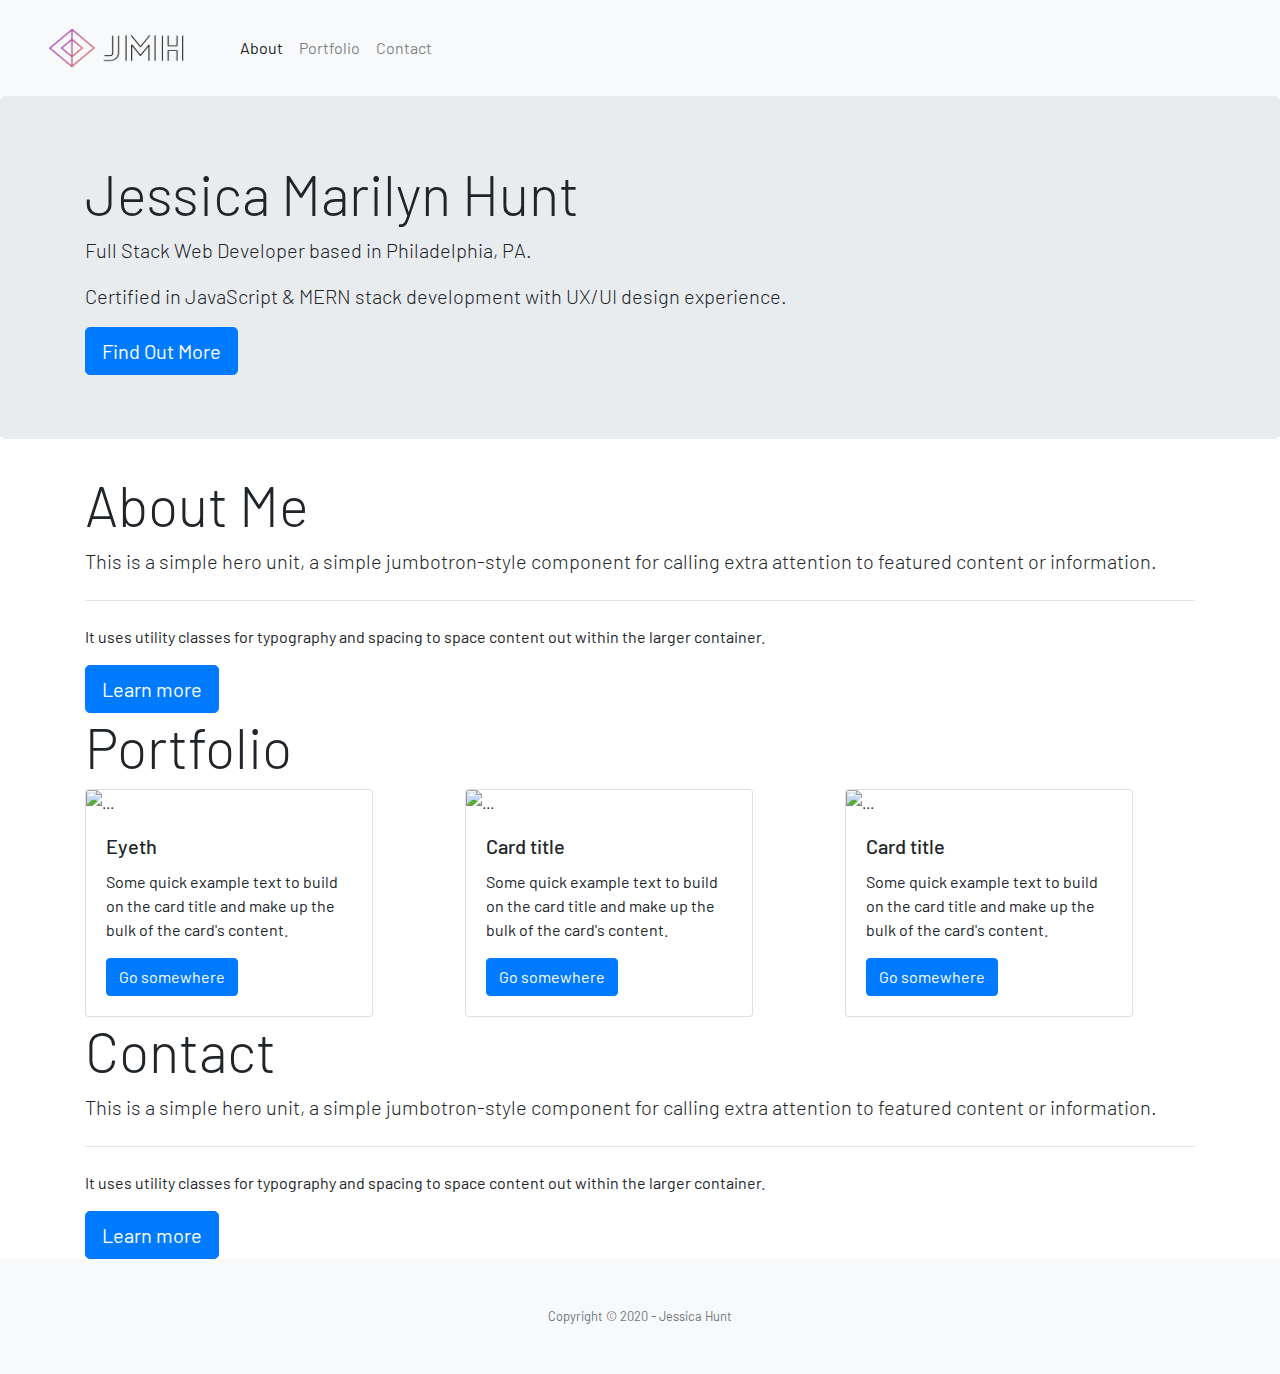
==== index.html @ d9eb08d5 "Add social media links to navbar." ====
<!DOCTYPE html>
<html lang="en">
  <head>
    <!-- Required meta tags -->
    <meta charset="utf-8" />
    <meta
      name="viewport"
      content="width=device-width, initial-scale=1, shrink-to-fit=no"
    />

    <!-- Bootstrap CSS -->
    <link
      rel="stylesheet"
      href="https://stackpath.bootstrapcdn.com/bootstrap/4.5.2/css/bootstrap.min.css"
      integrity="sha384-JcKb8q3iqJ61gNV9KGb8thSsNjpSL0n8PARn9HuZOnIxN0hoP+VmmDGMN5t9UJ0Z"
      crossorigin="anonymous"
    />

    <!-- Custom CSS -->
    <link rel="stylesheet" type="text/css" href="style.css" />

    <!-- Google Fonts -->
    <link
      href="https://fonts.googleapis.com/css2?family=Barlow:wght@200&display=swap"
      rel="stylesheet"
    />

    <!-- Font Awesome -->
    <script
      src="https://kit.fontawesome.com/372c6b522d.js"
      crossorigin="anonymous"
    ></script>

    <title>Jessica M. Hunt | Web Developer</title>
  </head>
  <body id="page-top">
    <!-- Navbar -->
    <nav id="main-nav" class="navbar navbar-expand-lg navbar-light bg-light">
      <a class="navbar-brand" href="#page-top"
        ><img src="JMH-logo-2/cover.png" width="200" height="70" alt=""
      /></a>
      <button
        class="navbar-toggler"
        type="button"
        data-toggle="collapse"
        data-target="#navbarSupportedContent"
        aria-controls="navbarSupportedContent"
        aria-expanded="false"
        aria-label="Toggle navigation"
      >
        <span class="navbar-toggler-icon"></span>
      </button>
      <div class="collapse navbar-collapse" id="navbarSupportedContent">
        <ul class="navbar-nav mr-auto justify-content-center">
          <li class="nav-item active">
            <a class="nav-link" href="#about"
              >About <span class="sr-only">(current)</span></a
            >
          </li>
          <li class="nav-item">
            <a class="nav-link" href="#portfolio">Portfolio</a>
          </li>
          <li class="nav-item">
            <a class="nav-link" href="#contact">Contact</a>
          </li>
        </ul>
      </div>
      <div class="social-icons">
        <ul class="navbar-nav mr-auto justify-content-center">
          <li class="nav-item active">
            <a class="nav-link" href="#"><i class="fab fa-linkedin"></i></a>
          </li>
          <li class="nav-item">
            <a class="nav-link" href="https://github.com/jessicamhunt"
              ><i class="fab fa-github-square"></i
            ></a>
          </li>
          <li class="nav-item">
            <a class="nav-link" href="https://twitter.com/Jessica84165660"
              ><i class="fab fa-twitter-square"></i
            ></a>
          </li>
          <li class="nav-item">
            <a class="nav-link" href="#"
              ><i class="fab fa-pinterest-square"></i
            ></a>
          </li>
        </ul>
      </div>
    </nav>

    <!-- Main Container -->
    <main id="masthead">
      <div class="jumbotron">
        <div class="container">
          <h1 class="display-4">Jessica Marilyn Hunt</h1>
          <p class="lead">
            Full Stack Web Developer based in Philadelphia, PA.
          </p>
          <p class="lead">
            Certified in JavaScript & MERN stack development with UX/UI design
            experience.
          </p>
          <a class="btn btn-primary btn-lg" href="#" role="button"
            >Find Out More</a
          >
        </div>
      </div>
    </main>

    <!-- About Section -->
    <section id="about">
      <div class="container">
        <h1 class="display-4">About Me</h1>
        <p class="lead">
          This is a simple hero unit, a simple jumbotron-style component for
          calling extra attention to featured content or information.
        </p>
        <hr class="my-4" />
        <p>
          It uses utility classes for typography and spacing to space content
          out within the larger container.
        </p>
        <a class="btn btn-primary btn-lg" href="#" role="button">Learn more</a>
      </div>
    </section>

    <!-- Portfolio Section -->
    <section id="portfolio">
      <div class="container">
        <h1 class="display-4">Portfolio</h1>
        <div class="row">
          <div class="col">
            <div class="card" style="width: 18rem">
              <img src="..." class="card-img-top" alt="..." />
              <div class="card-body">
                <h5 class="card-title">Eyeth</h5>
                <p class="card-text">
                  Some quick example text to build on the card title and make up
                  the bulk of the card's content.
                </p>
                <a href="#" class="btn btn-primary">Go somewhere</a>
              </div>
            </div>
          </div>
          <div class="col">
            <div class="card" style="width: 18rem">
              <img src="..." class="card-img-top" alt="..." />
              <div class="card-body">
                <h5 class="card-title">Card title</h5>
                <p class="card-text">
                  Some quick example text to build on the card title and make up
                  the bulk of the card's content.
                </p>
                <a href="#" class="btn btn-primary">Go somewhere</a>
              </div>
            </div>
          </div>
          <div class="col">
            <div class="card" style="width: 18rem">
              <img src="..." class="card-img-top" alt="..." />
              <div class="card-body">
                <h5 class="card-title">Card title</h5>
                <p class="card-text">
                  Some quick example text to build on the card title and make up
                  the bulk of the card's content.
                </p>
                <a href="#" class="btn btn-primary">Go somewhere</a>
              </div>
            </div>
          </div>
        </div>
      </div>
    </section>

    <!-- Contact Section -->
    <section id="contact">
      <div class="container">
        <h1 class="display-4">Contact</h1>
        <p class="lead">
          This is a simple hero unit, a simple jumbotron-style component for
          calling extra attention to featured content or information.
        </p>
        <hr class="my-4" />
        <p>
          It uses utility classes for typography and spacing to space content
          out within the larger container.
        </p>
        <a class="btn btn-primary btn-lg" href="#" role="button">Learn more</a>
      </div>
    </section>

    <!-- Footer -->
    <footer class="bg-light py-5">
      <div class="container">
        <div class="small text-center text-muted">
          Copyright &copy; 2020 - Jessica Hunt
        </div>
      </div>
    </footer>

    <!-- Optional JavaScript -->
    <!-- jQuery first, then Popper.js, then Bootstrap JS -->
    <script
      src="https://code.jquery.com/jquery-3.5.1.slim.min.js"
      integrity="sha384-DfXdz2htPH0lsSSs5nCTpuj/zy4C+OGpamoFVy38MVBnE+IbbVYUew+OrCXaRkfj"
      crossorigin="anonymous"
    ></script>
    <script
      src="https://cdn.jsdelivr.net/npm/popper.js@1.16.1/dist/umd/popper.min.js"
      integrity="sha384-9/reFTGAW83EW2RDu2S0VKaIzap3H66lZH81PoYlFhbGU+6BZp6G7niu735Sk7lN"
      crossorigin="anonymous"
    ></script>
    <script
      src="https://stackpath.bootstrapcdn.com/bootstrap/4.5.2/js/bootstrap.min.js"
      integrity="sha384-B4gt1jrGC7Jh4AgTPSdUtOBvfO8shuf57BaghqFfPlYxofvL8/KUEfYiJOMMV+rV"
      crossorigin="anonymous"
    ></script>
  </body>
</html>
---- style.css ----
body {
  font-family: "Barlow", sans-serif;
}
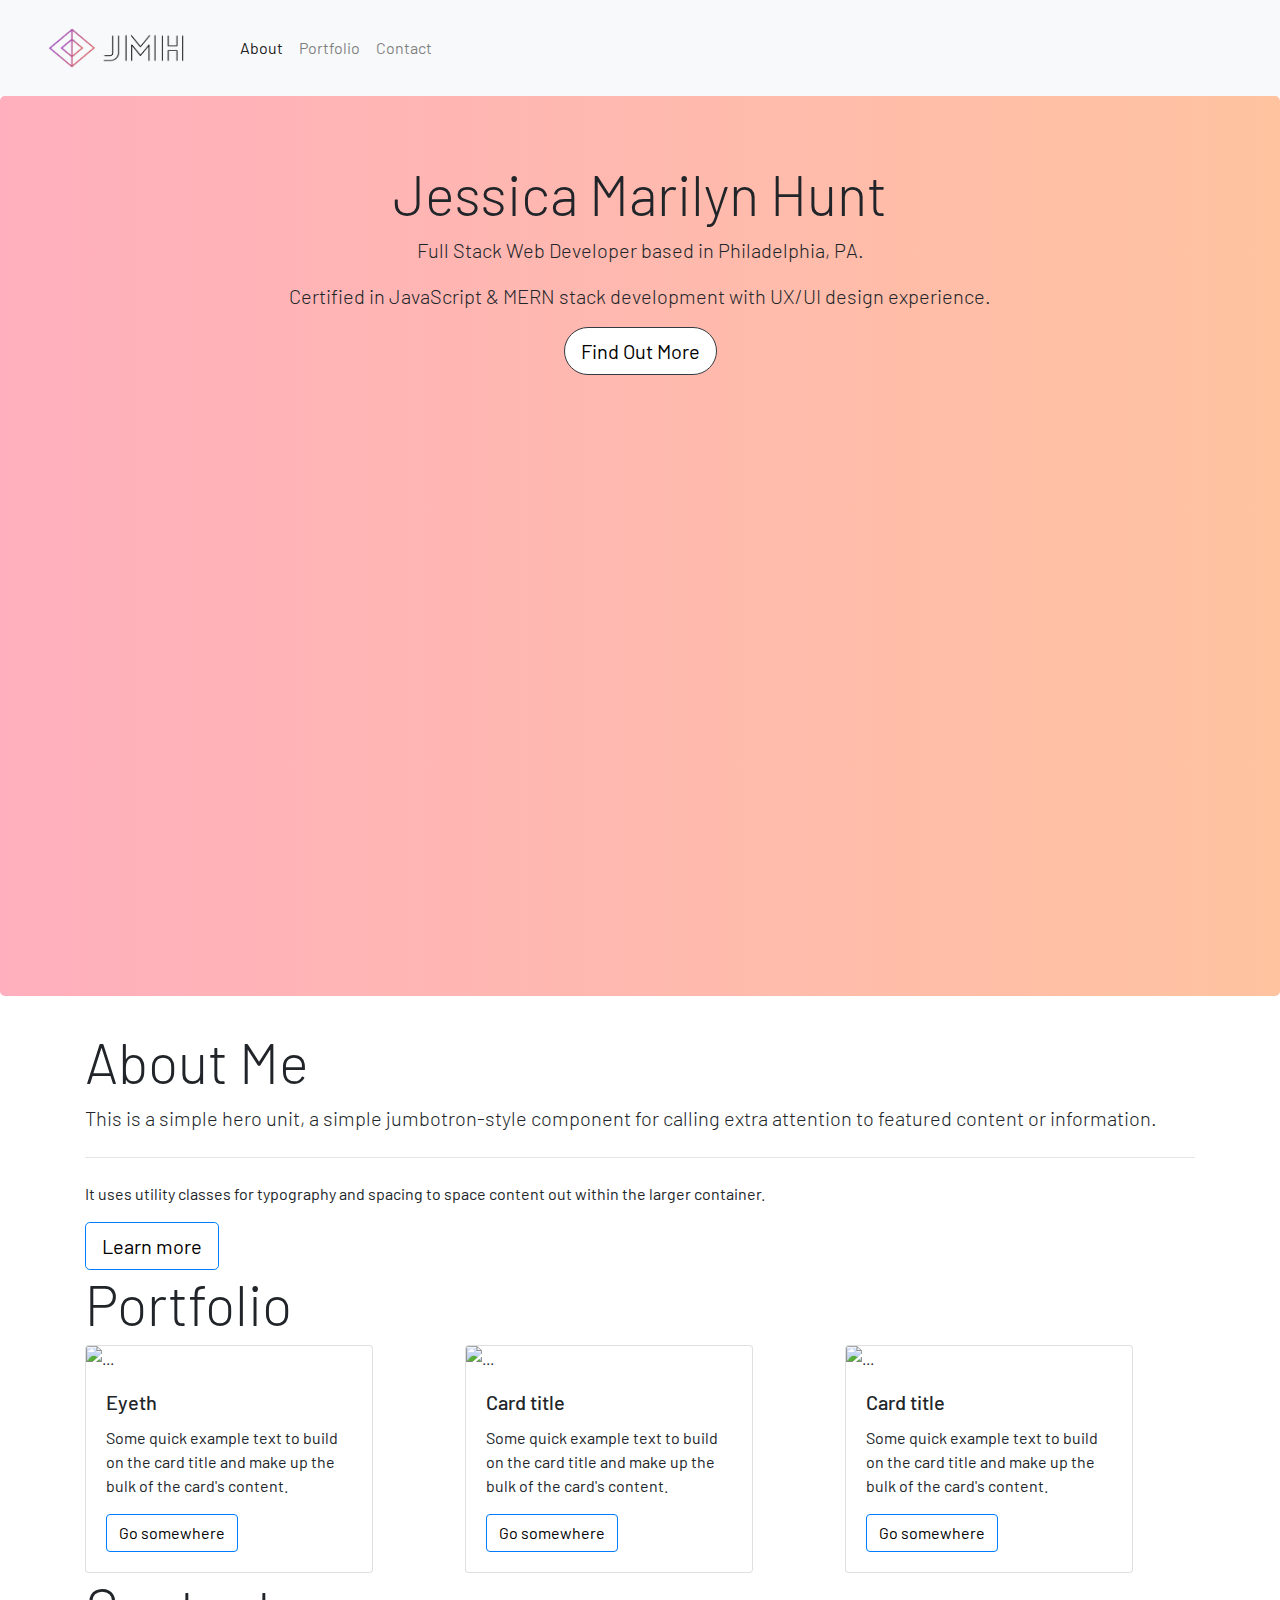
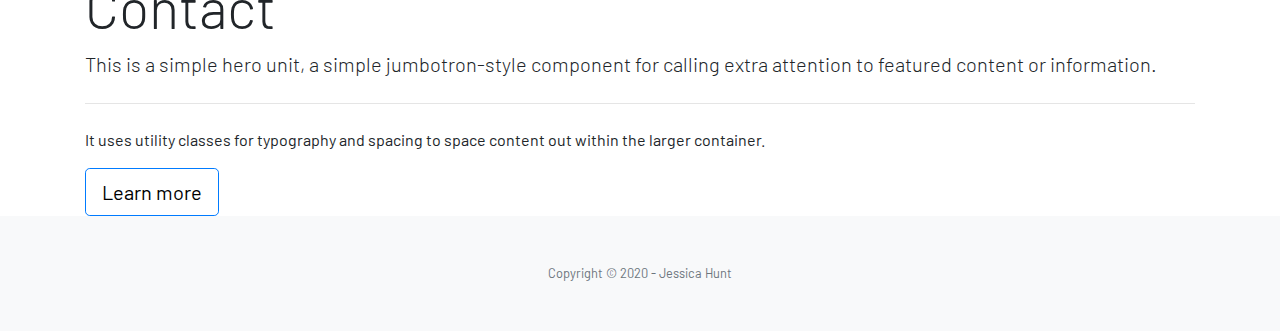
==== commit b16a23a6: "Change main bg color and button." ====
--- a/index.html
+++ b/index.html
@@ -68,21 +68,23 @@
       <div class="social-icons">
         <ul class="navbar-nav mr-auto justify-content-center">
           <li class="nav-item active">
-            <a class="nav-link" href="#"><i class="fab fa-linkedin"></i></a>
+            <a class="nav-link" href="#"
+              ><i class="fab fa-linkedin fa-2x"></i
+            ></a>
           </li>
           <li class="nav-item">
             <a class="nav-link" href="https://github.com/jessicamhunt"
-              ><i class="fab fa-github-square"></i
+              ><i class="fab fa-github-square fa-2x"></i
             ></a>
           </li>
           <li class="nav-item">
             <a class="nav-link" href="https://twitter.com/Jessica84165660"
-              ><i class="fab fa-twitter-square"></i
+              ><i class="fab fa-twitter-square fa-2x"></i
             ></a>
           </li>
           <li class="nav-item">
             <a class="nav-link" href="#"
-              ><i class="fab fa-pinterest-square"></i
+              ><i class="fab fa-pinterest-square fa-2x"></i
             ></a>
           </li>
         </ul>
@@ -91,7 +93,7 @@
 
     <!-- Main Container -->
     <main id="masthead">
-      <div class="jumbotron">
+      <div class="jumbotron text-center vh-100">
         <div class="container">
           <h1 class="display-4">Jessica Marilyn Hunt</h1>
           <p class="lead">
@@ -101,7 +103,10 @@
             Certified in JavaScript & MERN stack development with UX/UI design
             experience.
           </p>
-          <a class="btn btn-primary btn-lg" href="#" role="button"
+          <a
+            class="btn btn-primary btn-lg border border-dark rounded-pill"
+            href="#"
+            role="button"
             >Find Out More</a
           >
         </div>
--- a/style.css
+++ b/style.css
@@ -1,3 +1,12 @@
 body {
   font-family: "Barlow", sans-serif;
 }
+
+div.jumbotron {
+  background-image: linear-gradient(to right, #ffafbd, #ffc3a0);
+}
+
+.btn-primary {
+  color: black;
+  background-color: white;
+}
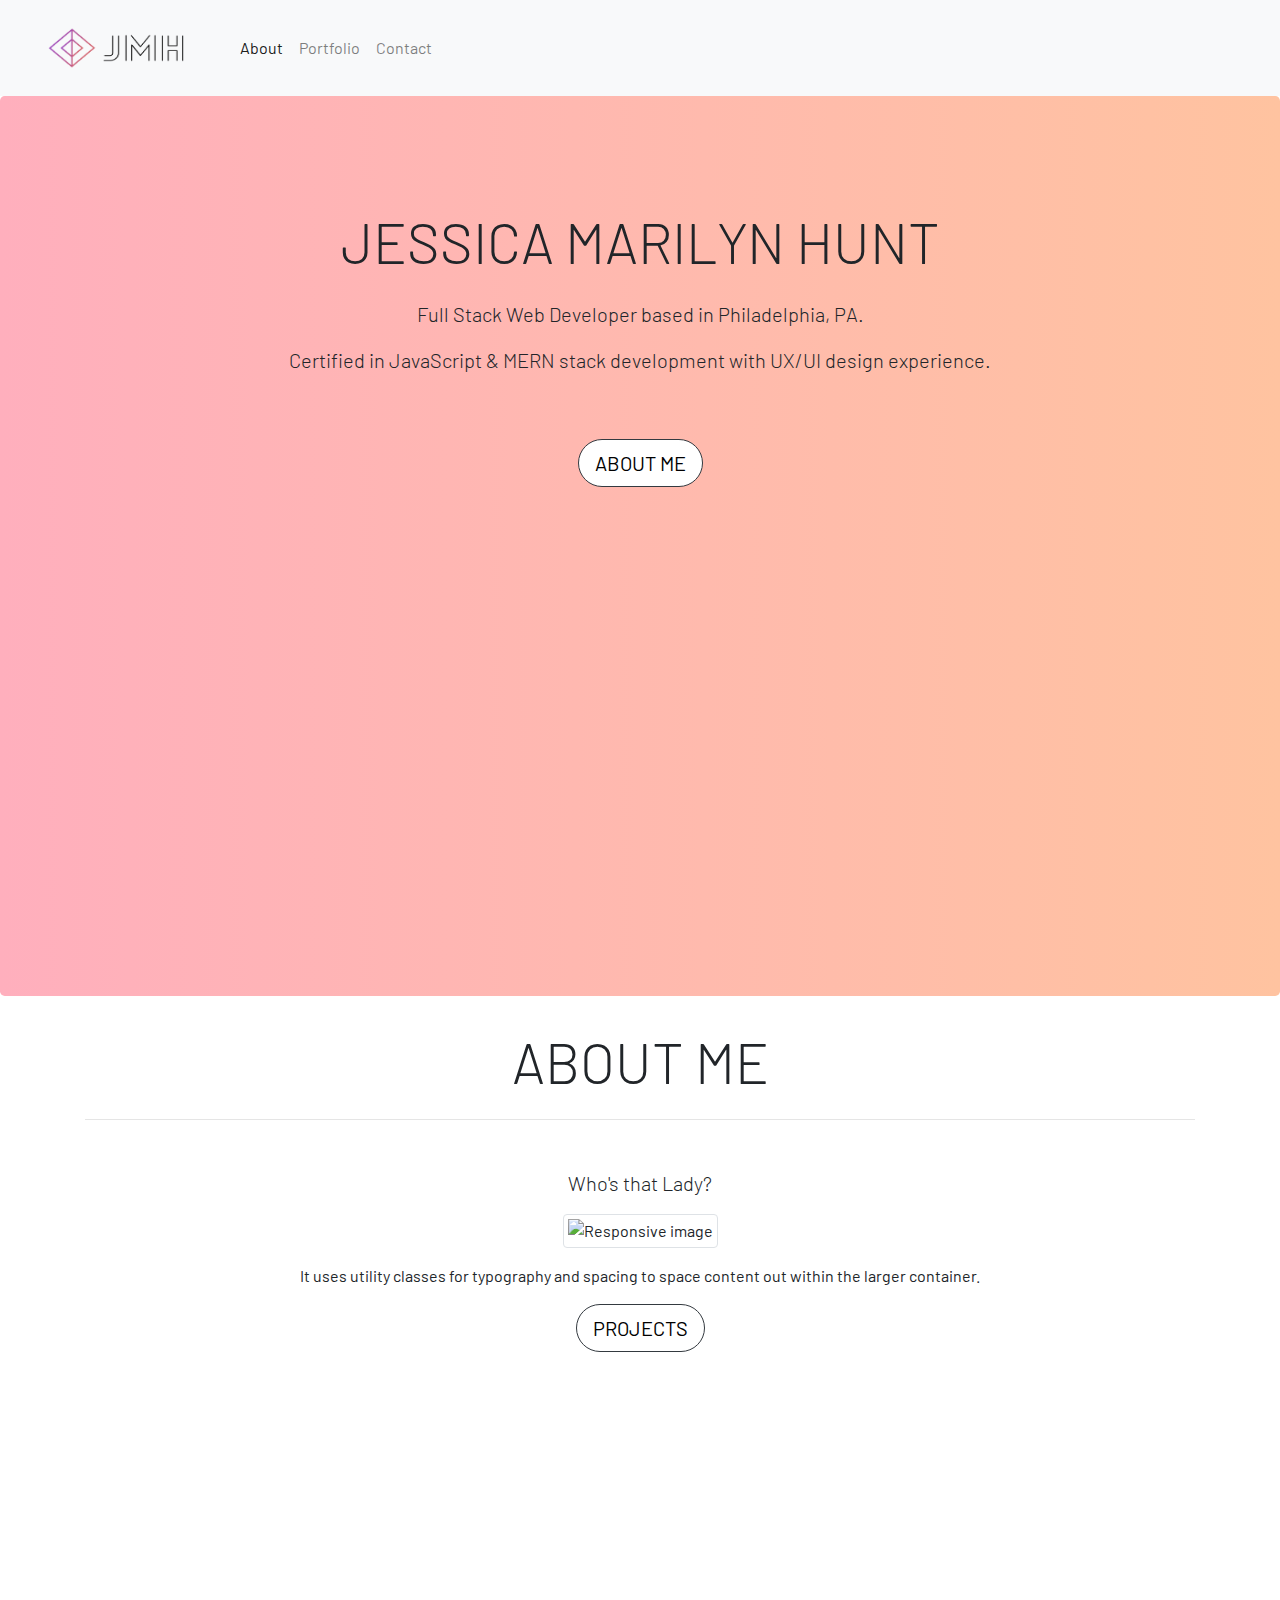
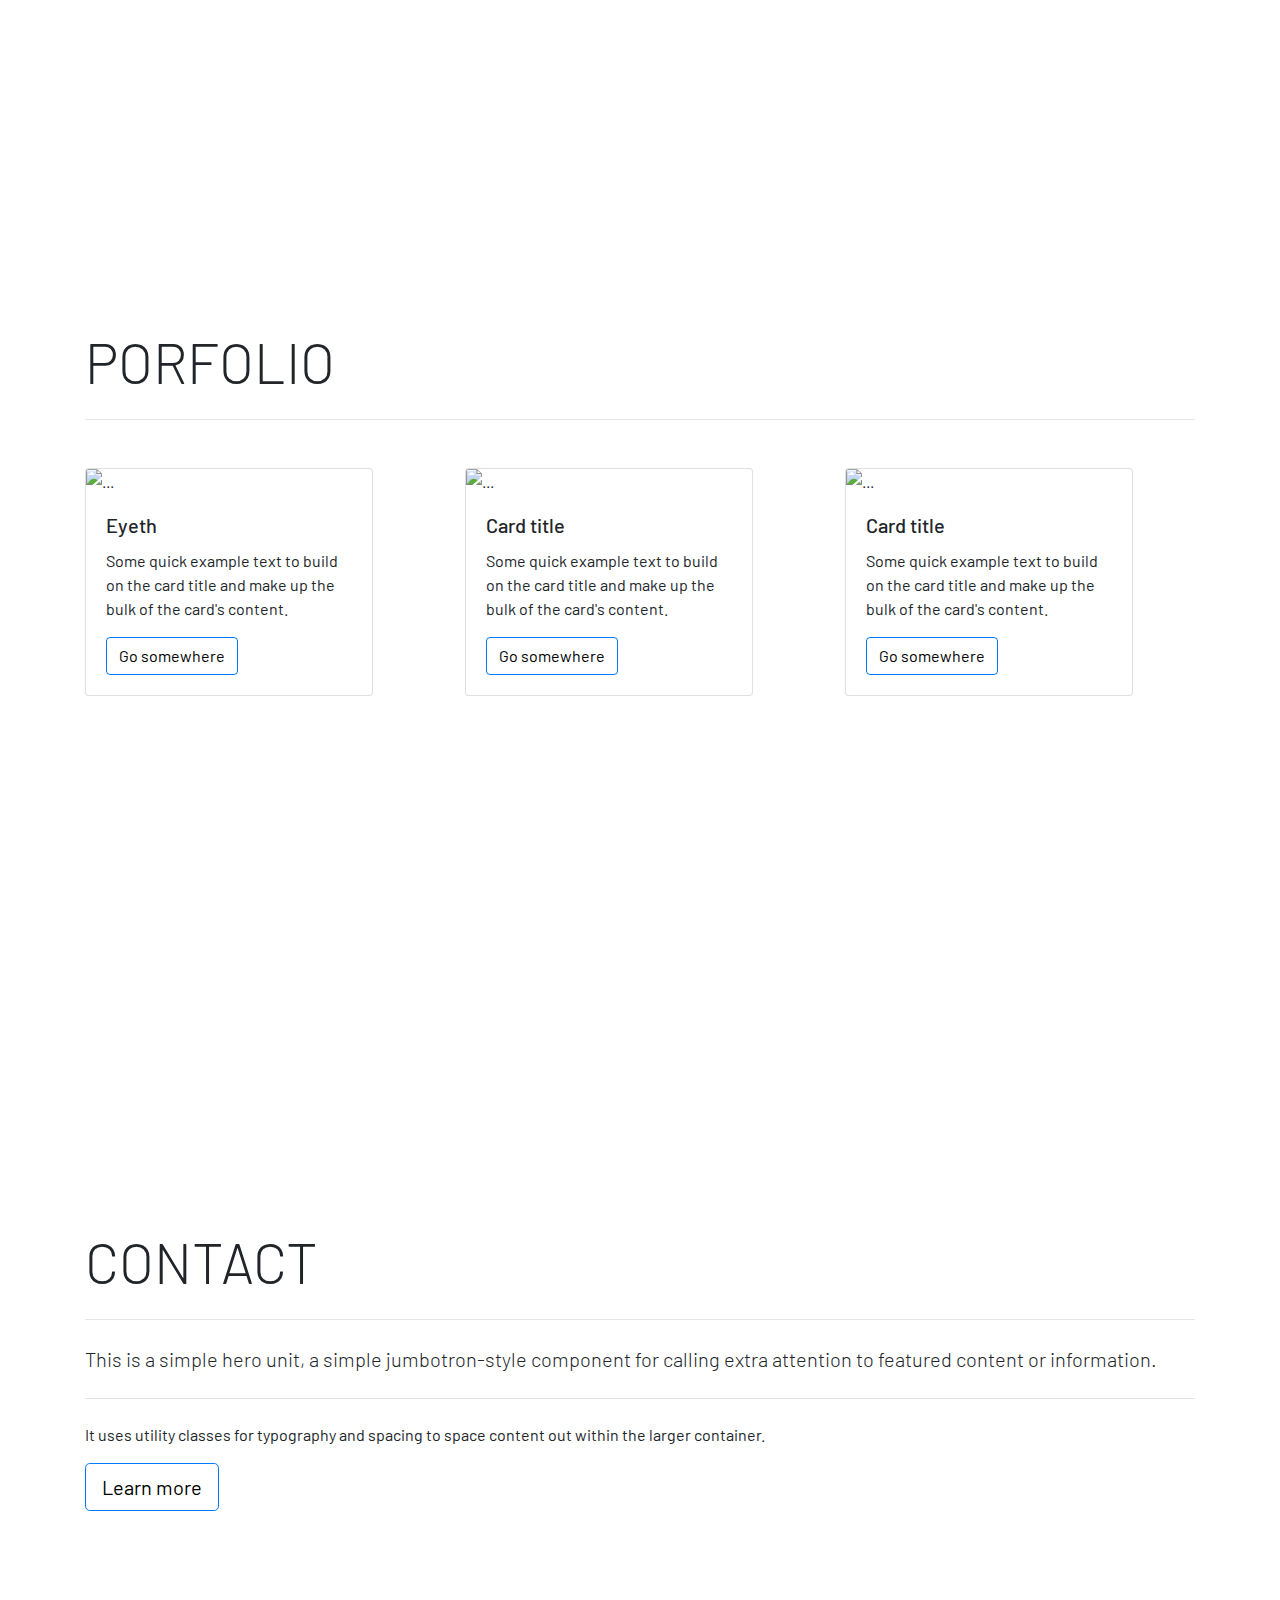
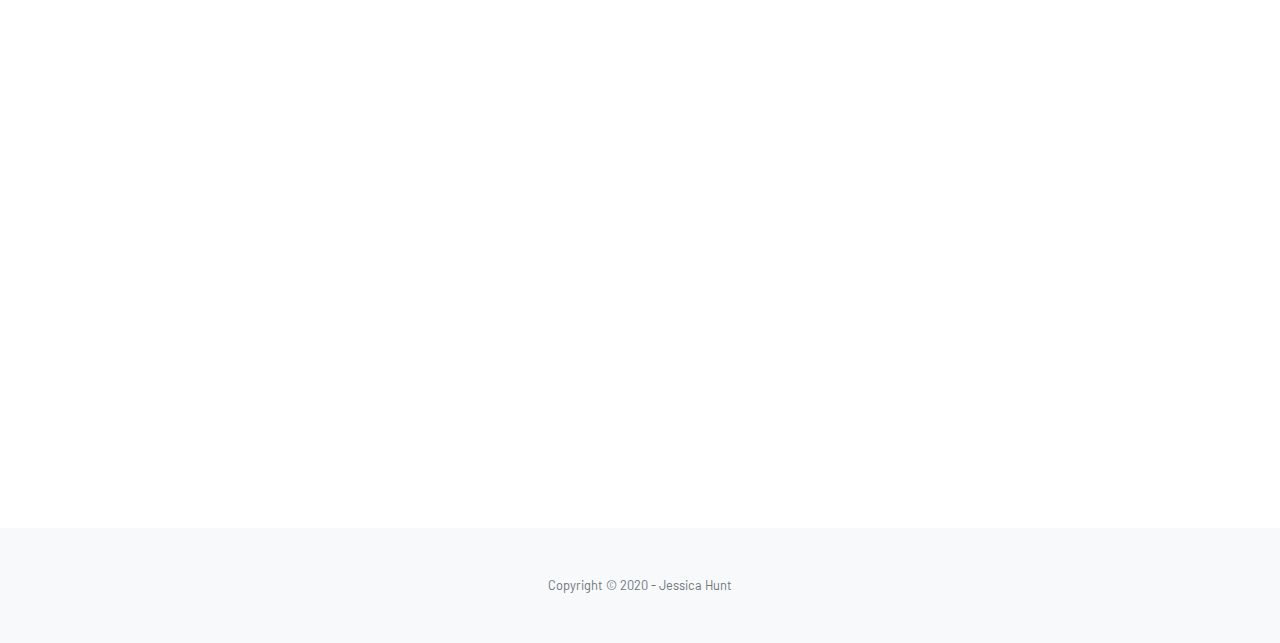
==== commit dca00c57: "Fix spacing for each section." ====
--- a/index.html
+++ b/index.html
@@ -95,8 +95,8 @@
     <main id="masthead">
       <div class="jumbotron text-center vh-100">
         <div class="container">
-          <h1 class="display-4">Jessica Marilyn Hunt</h1>
-          <p class="lead">
+          <h1 class="display-4 mt-5">JESSICA MARILYN HUNT</h1>
+          <p class="lead mt-4">
             Full Stack Web Developer based in Philadelphia, PA.
           </p>
           <p class="lead">
@@ -104,10 +104,10 @@
             experience.
           </p>
           <a
-            class="btn btn-primary btn-lg border border-dark rounded-pill"
-            href="#"
+            class="btn btn-primary btn-lg border border-dark rounded-pill mt-5"
+            href="#about"
             role="button"
-            >Find Out More</a
+            >ABOUT ME</a
           >
         </div>
       </div>
@@ -115,26 +115,36 @@
 
     <!-- About Section -->
     <section id="about">
-      <div class="container">
-        <h1 class="display-4">About Me</h1>
-        <p class="lead">
-          This is a simple hero unit, a simple jumbotron-style component for
-          calling extra attention to featured content or information.
-        </p>
-        <hr class="my-4" />
-        <p>
+      <div class="container vh-100 text-center">
+        <h1 class="display-4">ABOUT ME</h1>
+        <hr class="my-4" />
+        <p class="lead mt-5">Who's that Lady?</p>
+        <img
+          src="jmhlaptop.jpg"
+          class="img-thumbnail"
+          width="500"
+          height="400"
+          alt="Responsive image"
+        />
+        <p class="mt-3">
           It uses utility classes for typography and spacing to space content
           out within the larger container.
         </p>
-        <a class="btn btn-primary btn-lg" href="#" role="button">Learn more</a>
+        <a
+          class="btn btn-primary btn-lg border border-dark rounded-pill"
+          href="#portfolio"
+          role="button"
+          >PROJECTS</a
+        >
       </div>
     </section>
 
     <!-- Portfolio Section -->
     <section id="portfolio">
-      <div class="container">
-        <h1 class="display-4">Portfolio</h1>
-        <div class="row">
+      <div class="container vh-100">
+        <h1 class="display-4">PORFOLIO</h1>
+        <hr class="my-4" />
+        <div class="row mt-5">
           <div class="col">
             <div class="card" style="width: 18rem">
               <img src="..." class="card-img-top" alt="..." />
@@ -180,8 +190,9 @@
 
     <!-- Contact Section -->
     <section id="contact">
-      <div class="container">
-        <h1 class="display-4">Contact</h1>
+      <div class="container vh-100">
+        <h1 class="display-4">CONTACT</h1>
+        <hr class="my-4" />
         <p class="lead">
           This is a simple hero unit, a simple jumbotron-style component for
           calling extra attention to featured content or information.
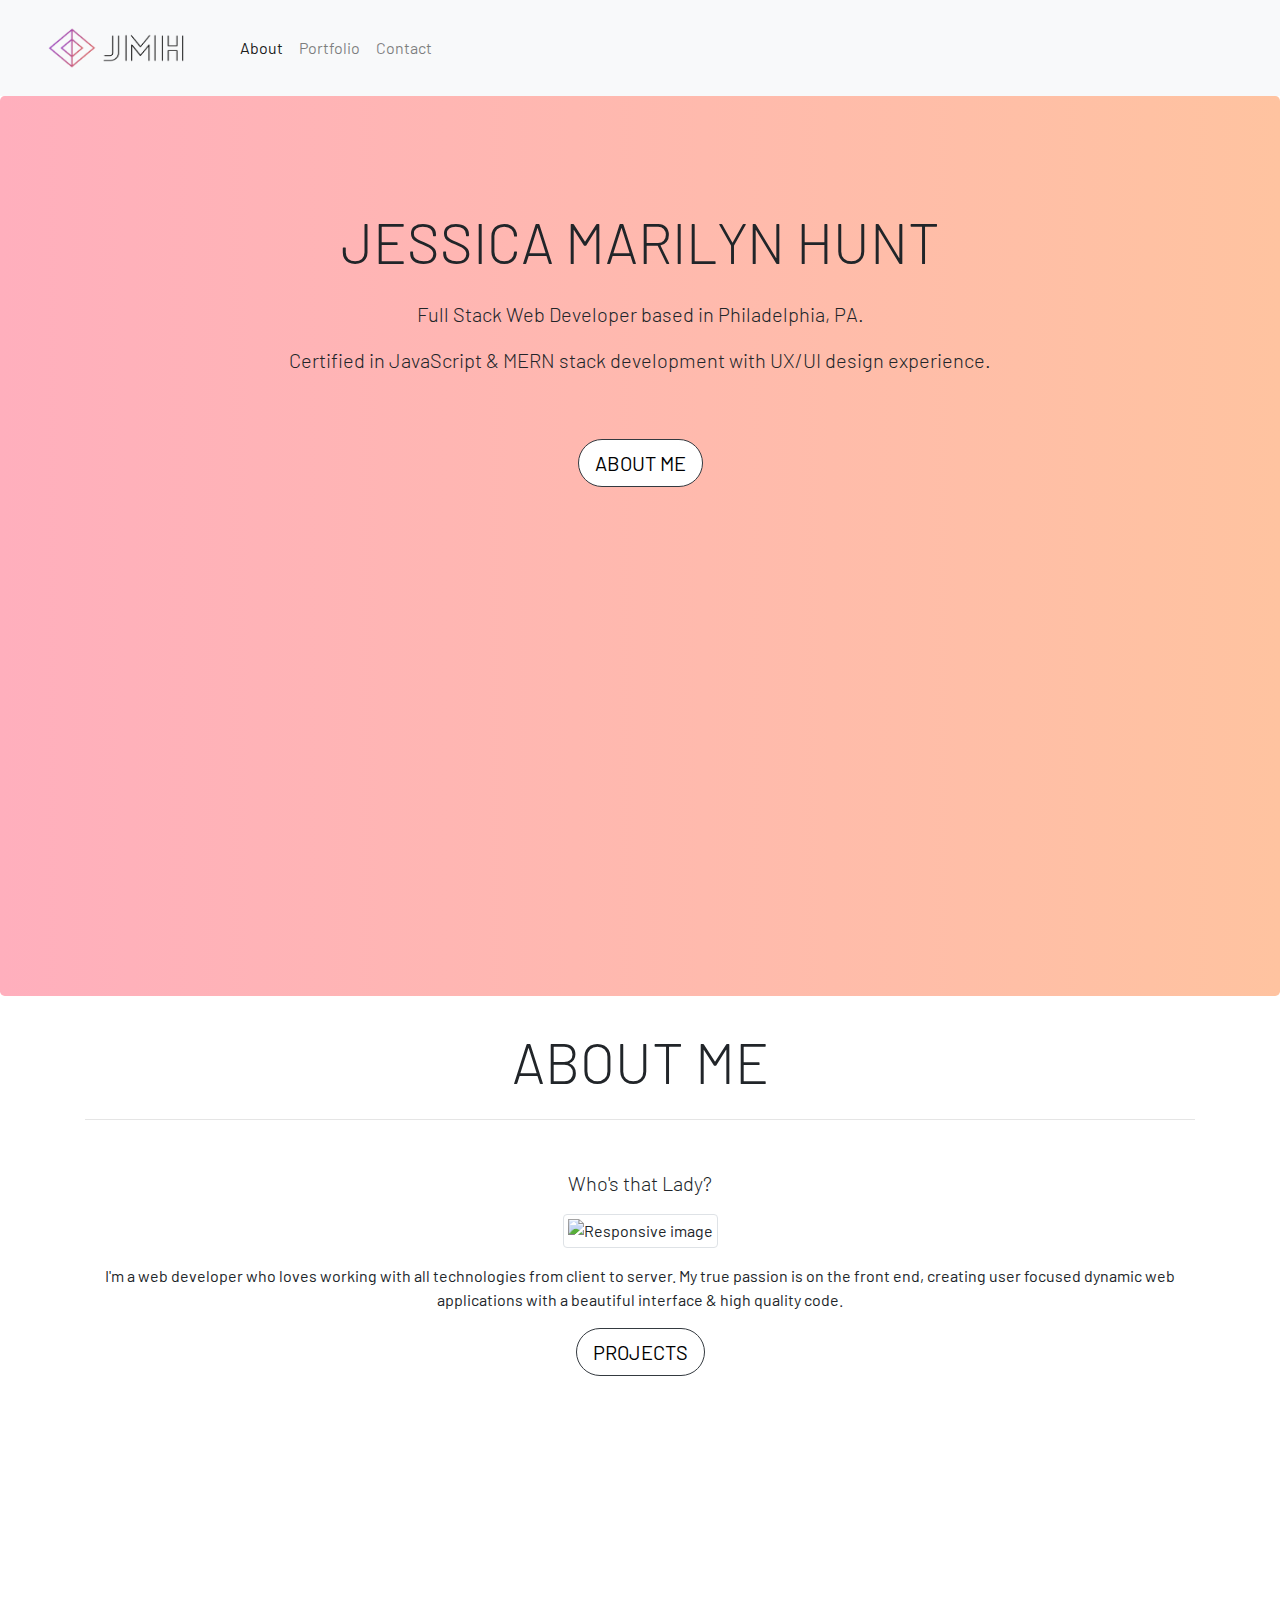
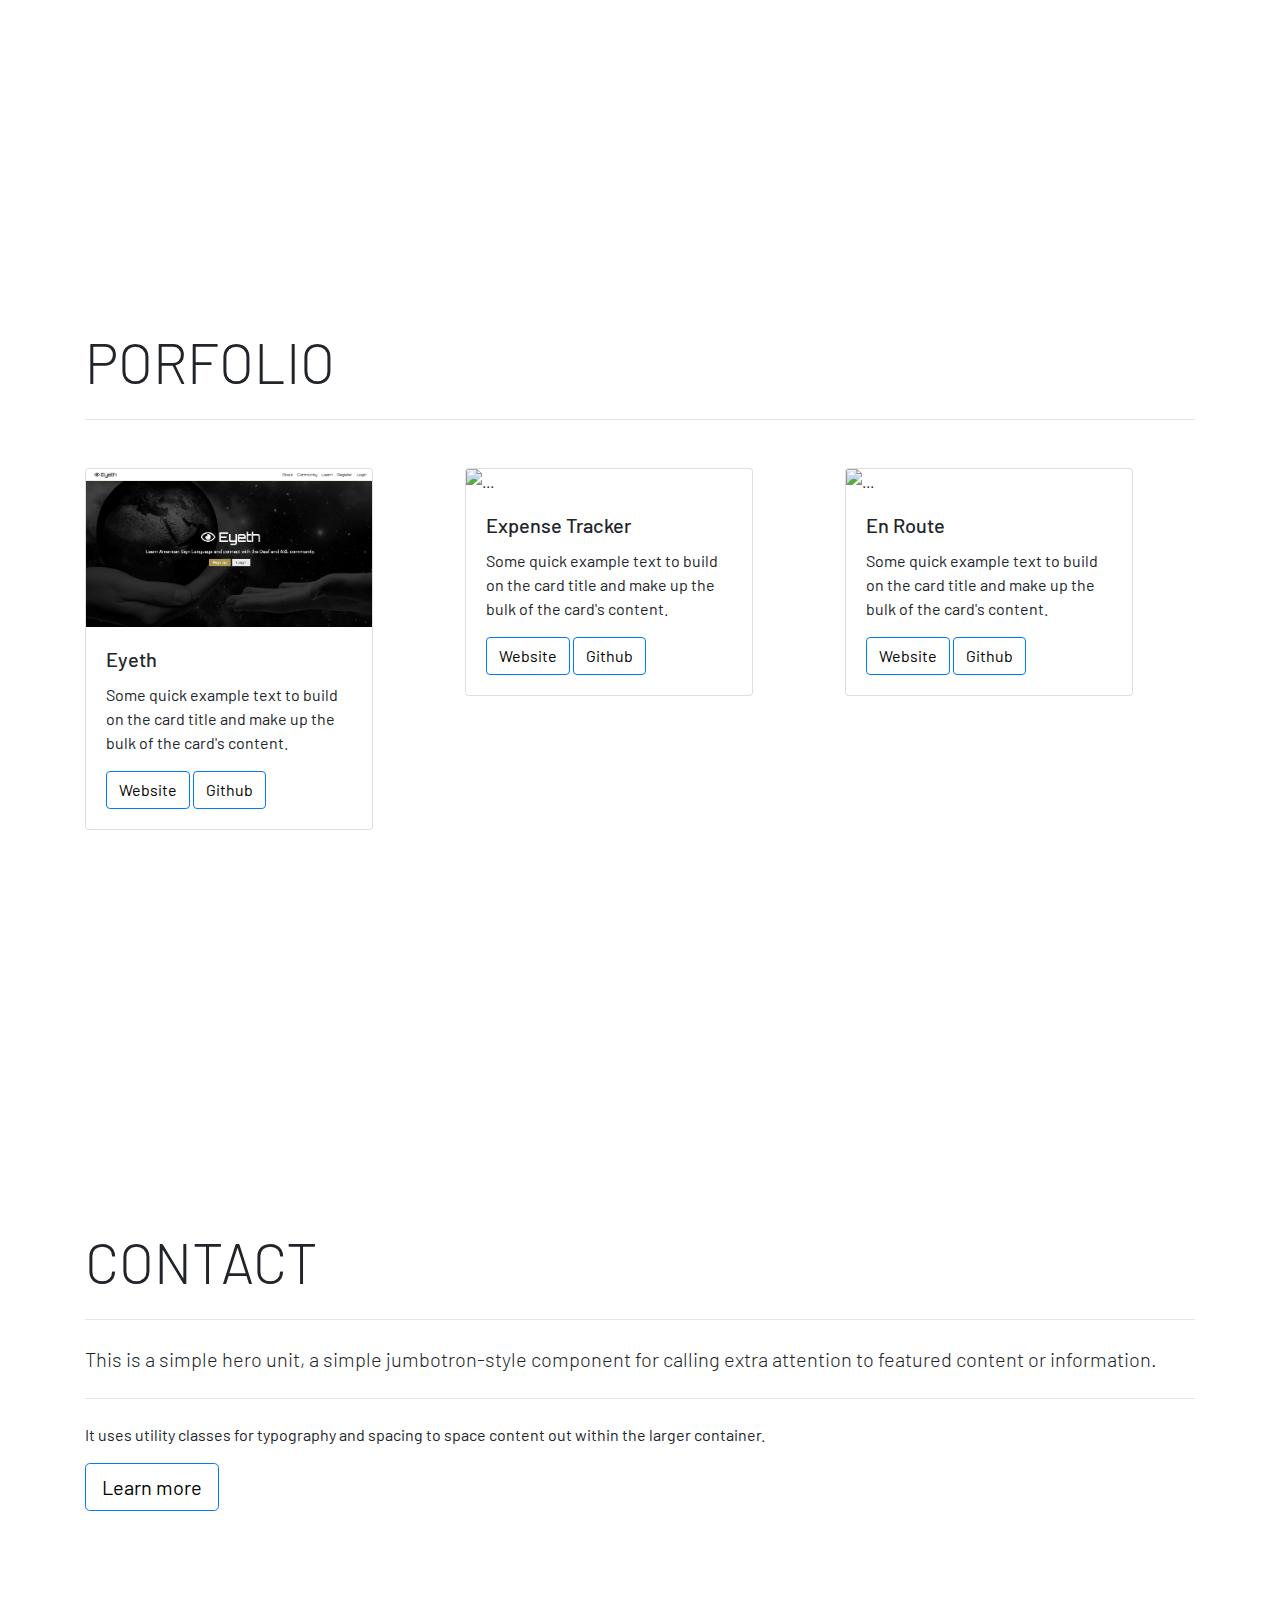
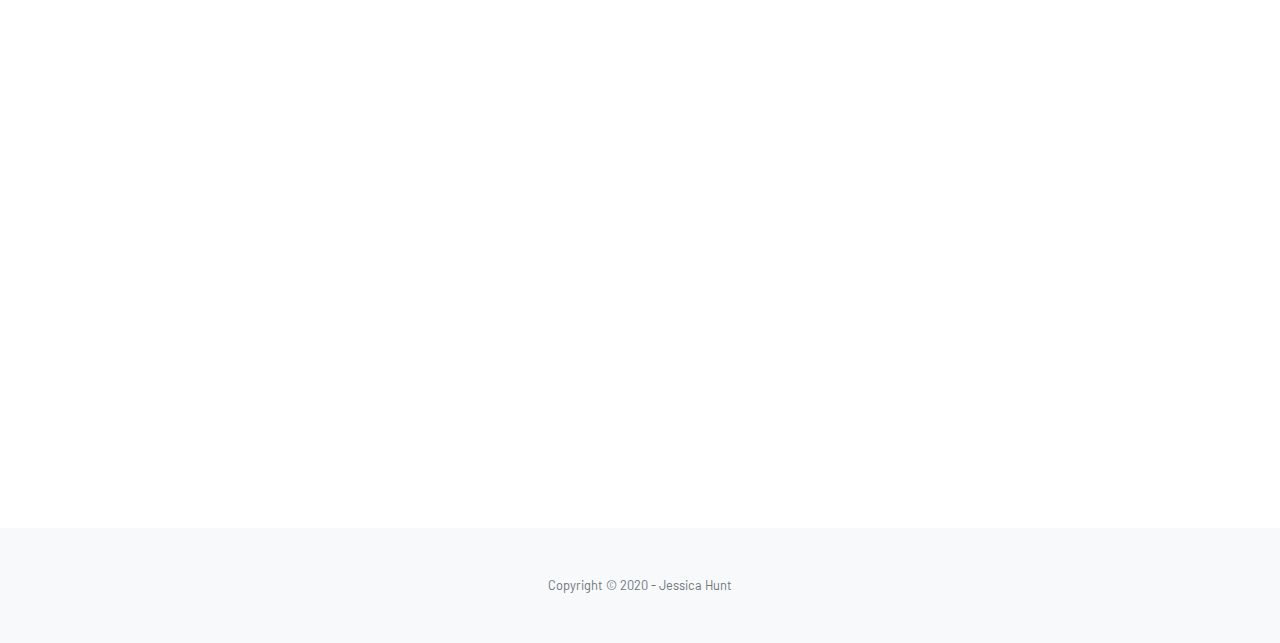
==== commit c880e30b: "Change folder structure. Add project 1 & 2." ====
--- a/index.html
+++ b/index.html
@@ -37,7 +37,7 @@
     <!-- Navbar -->
     <nav id="main-nav" class="navbar navbar-expand-lg navbar-light bg-light">
       <a class="navbar-brand" href="#page-top"
-        ><img src="JMH-logo-2/cover.png" width="200" height="70" alt=""
+        ><img src="logo/cover.png" width="200" height="70" alt=""
       /></a>
       <button
         class="navbar-toggler"
@@ -120,15 +120,17 @@
         <hr class="my-4" />
         <p class="lead mt-5">Who's that Lady?</p>
         <img
-          src="jmhlaptop.jpg"
+          src="img/jmhlaptop.jpg"
           class="img-thumbnail"
           width="500"
           height="400"
           alt="Responsive image"
         />
         <p class="mt-3">
-          It uses utility classes for typography and spacing to space content
-          out within the larger container.
+          I'm a web developer who loves working with all technologies from
+          client to server. My true passion is on the front end, creating user
+          focused dynamic web applications with a beautiful interface & high
+          quality code.
         </p>
         <a
           class="btn btn-primary btn-lg border border-dark rounded-pill"
@@ -147,14 +149,57 @@
         <div class="row mt-5">
           <div class="col">
             <div class="card" style="width: 18rem">
-              <img src="..." class="card-img-top" alt="..." />
+              <img
+                src="img/eyethscreenshot.png"
+                class="card-img-top"
+                alt="..."
+              />
               <div class="card-body">
                 <h5 class="card-title">Eyeth</h5>
                 <p class="card-text">
                   Some quick example text to build on the card title and make up
                   the bulk of the card's content.
                 </p>
-                <a href="#" class="btn btn-primary">Go somewhere</a>
+                <a
+                  href="https://eyeth.herokuapp.com/"
+                  class="btn btn-primary"
+                  target="_blank"
+                  >Website</a
+                >
+                <a
+                  href="https://github.com/jessicamhunt/eyeth"
+                  class="btn btn-primary"
+                  target="_blank"
+                  >Github</a
+                >
+              </div>
+            </div>
+          </div>
+          <div class="col">
+            <div class="card" style="width: 18rem">
+              <img
+                src="img/exptrackerscreenshot.png"
+                class="card-img-top"
+                alt="..."
+              />
+              <div class="card-body">
+                <h5 class="card-title">Expense Tracker</h5>
+                <p class="card-text">
+                  Some quick example text to build on the card title and make up
+                  the bulk of the card's content.
+                </p>
+                <a
+                  href="https://jessicamhunt.github.io/expense-tracker/"
+                  class="btn btn-primary"
+                  target="_blank"
+                  >Website</a
+                >
+                <a
+                  href="https://github.com/jessicamhunt/expense-tracker"
+                  class="btn btn-primary"
+                  target="_blank"
+                  >Github</a
+                >
               </div>
             </div>
           </div>
@@ -162,25 +207,23 @@
             <div class="card" style="width: 18rem">
               <img src="..." class="card-img-top" alt="..." />
               <div class="card-body">
-                <h5 class="card-title">Card title</h5>
+                <h5 class="card-title">En Route</h5>
                 <p class="card-text">
                   Some quick example text to build on the card title and make up
                   the bulk of the card's content.
                 </p>
-                <a href="#" class="btn btn-primary">Go somewhere</a>
-              </div>
-            </div>
-          </div>
-          <div class="col">
-            <div class="card" style="width: 18rem">
-              <img src="..." class="card-img-top" alt="..." />
-              <div class="card-body">
-                <h5 class="card-title">Card title</h5>
-                <p class="card-text">
-                  Some quick example text to build on the card title and make up
-                  the bulk of the card's content.
-                </p>
-                <a href="#" class="btn btn-primary">Go somewhere</a>
+                <a
+                  href="https://eyeth.herokuapp.com/"
+                  class="btn btn-primary"
+                  target="_blank"
+                  >Website</a
+                >
+                <a
+                  href="https://eyeth.herokuapp.com/"
+                  class="btn btn-primary"
+                  target="_blank"
+                  >Github</a
+                >
               </div>
             </div>
           </div>
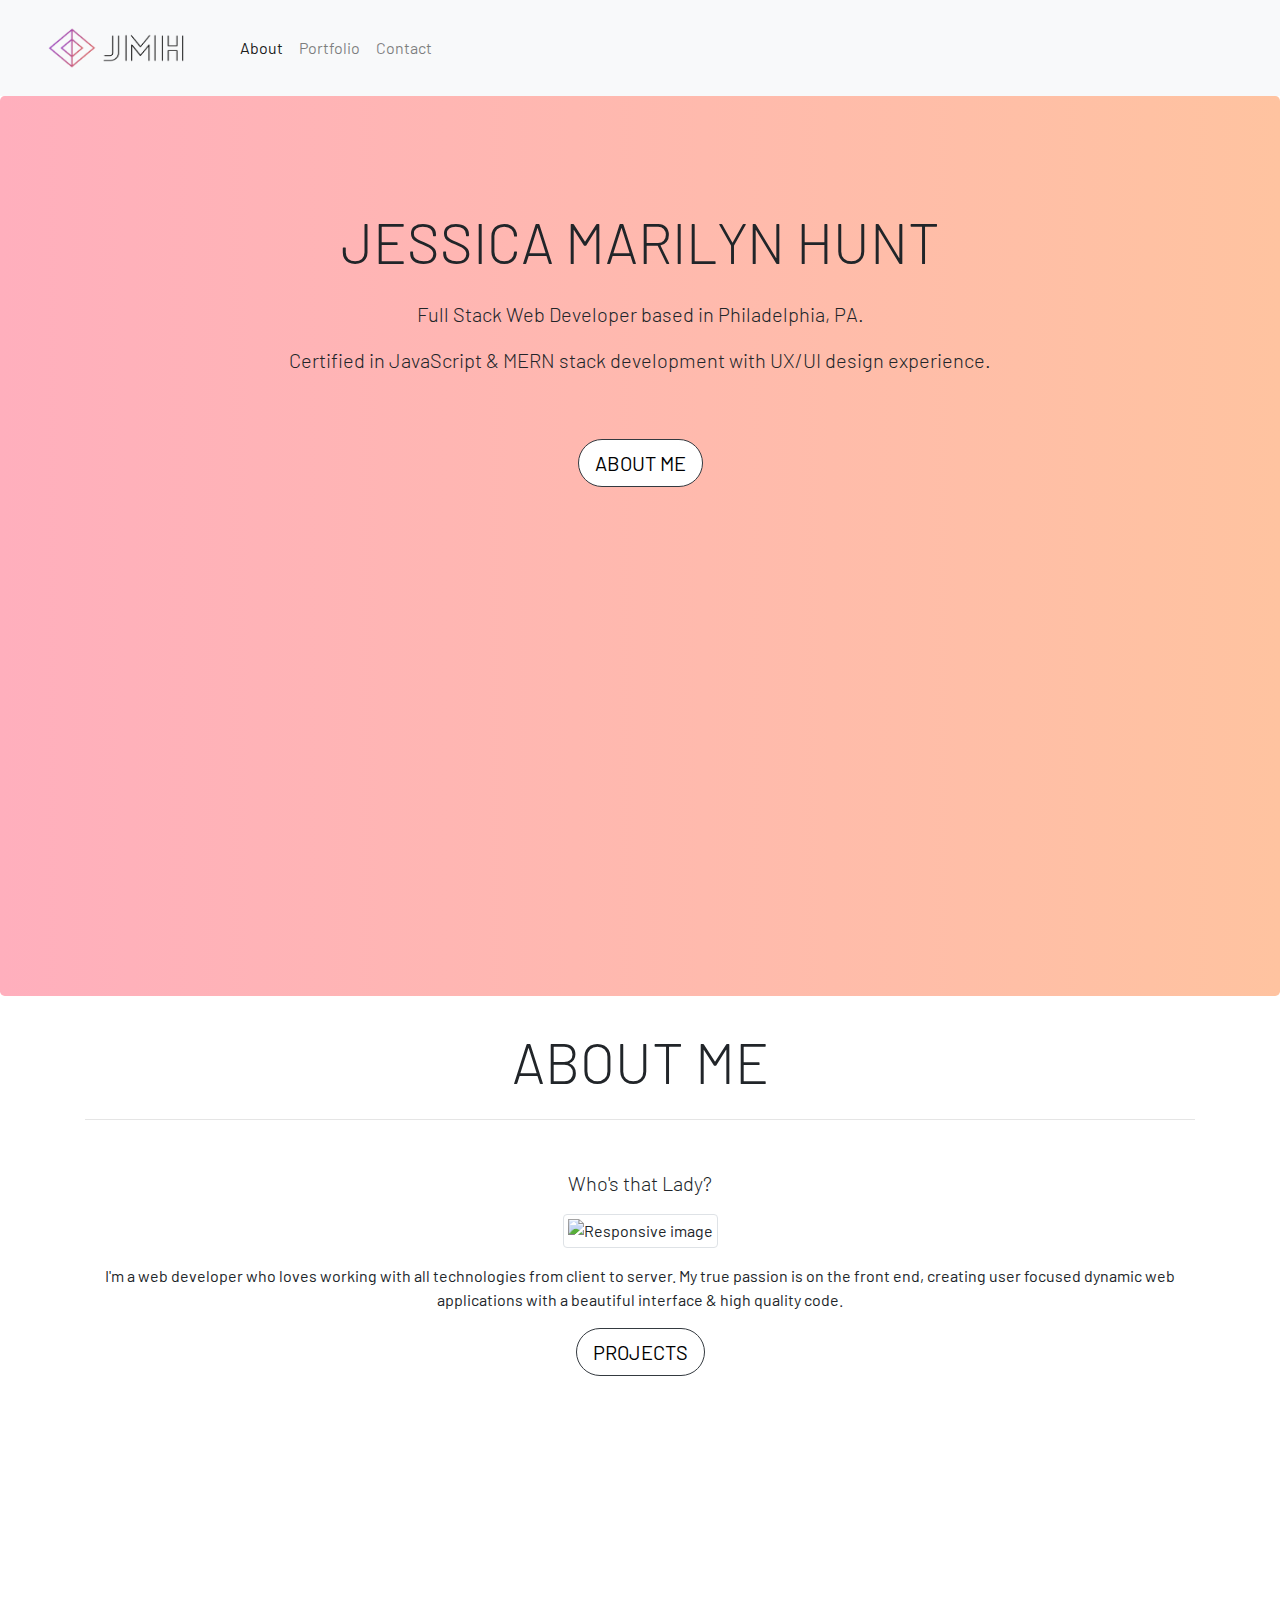
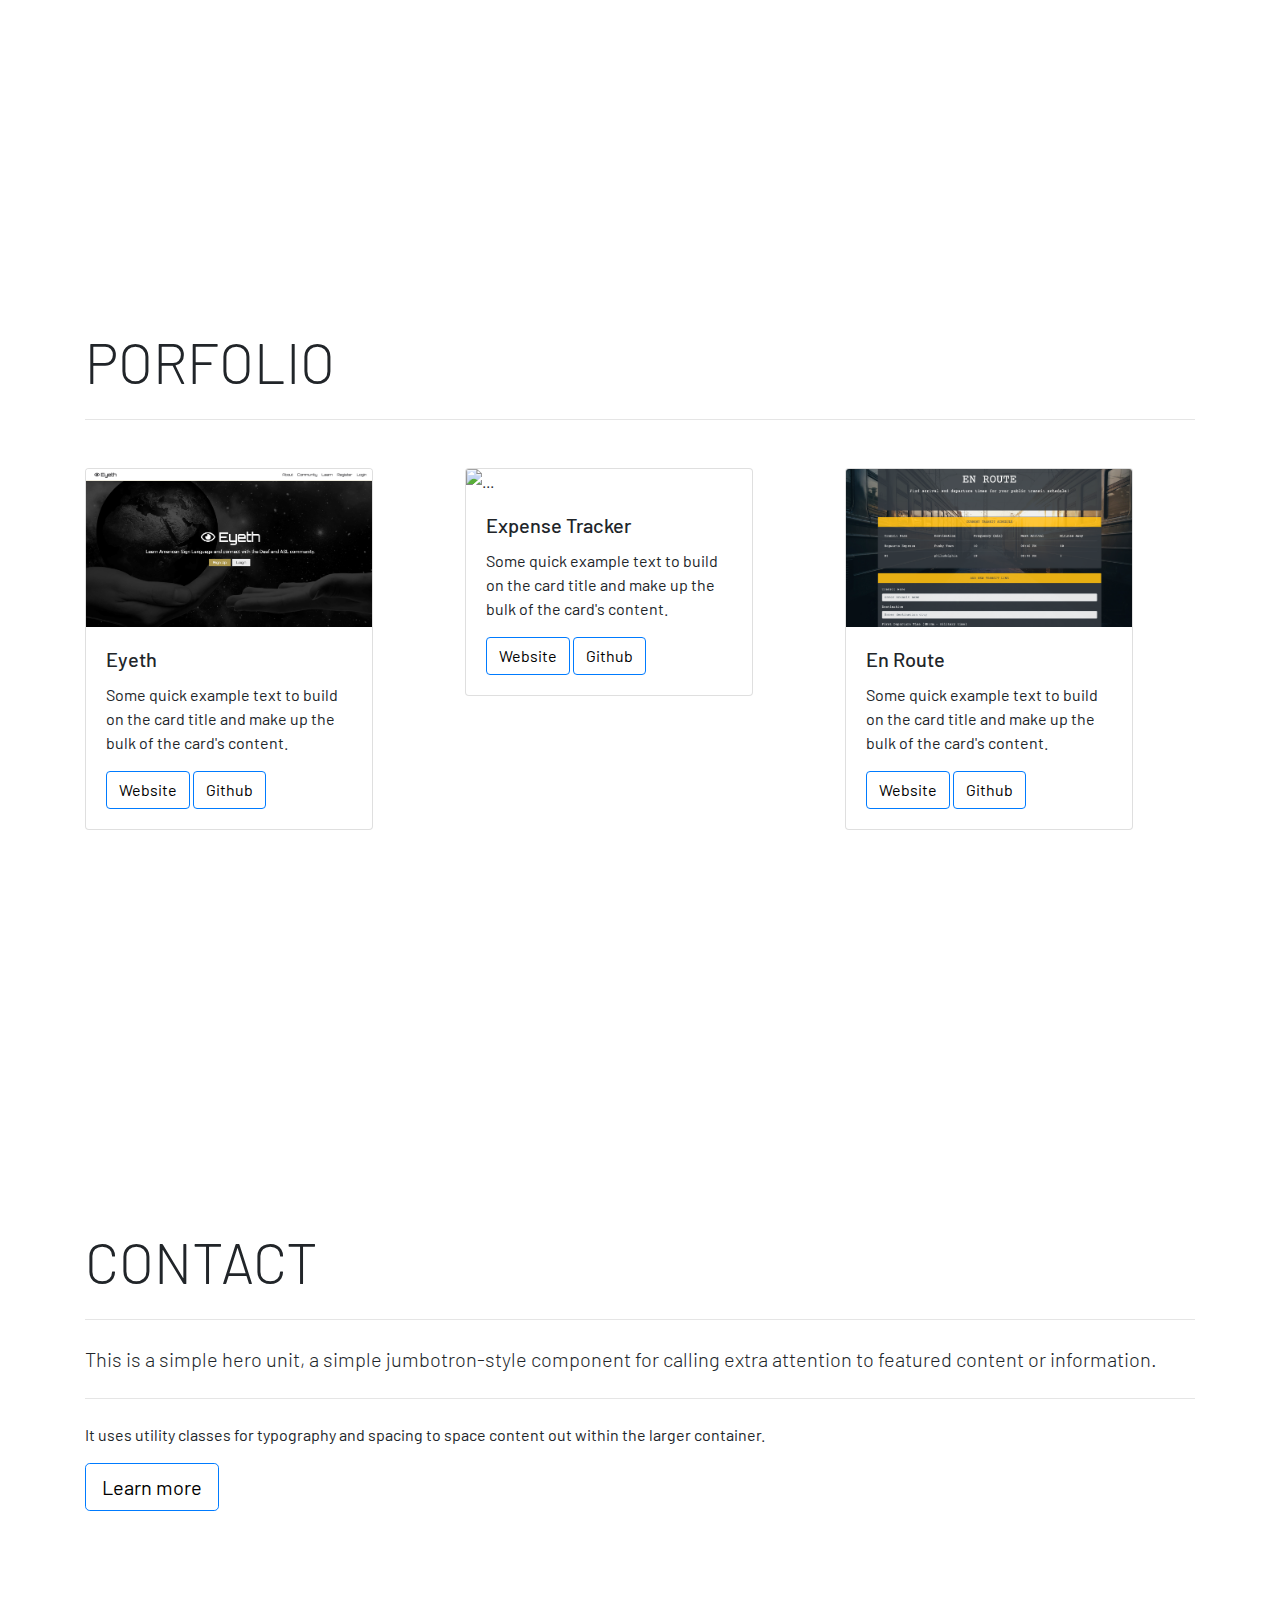
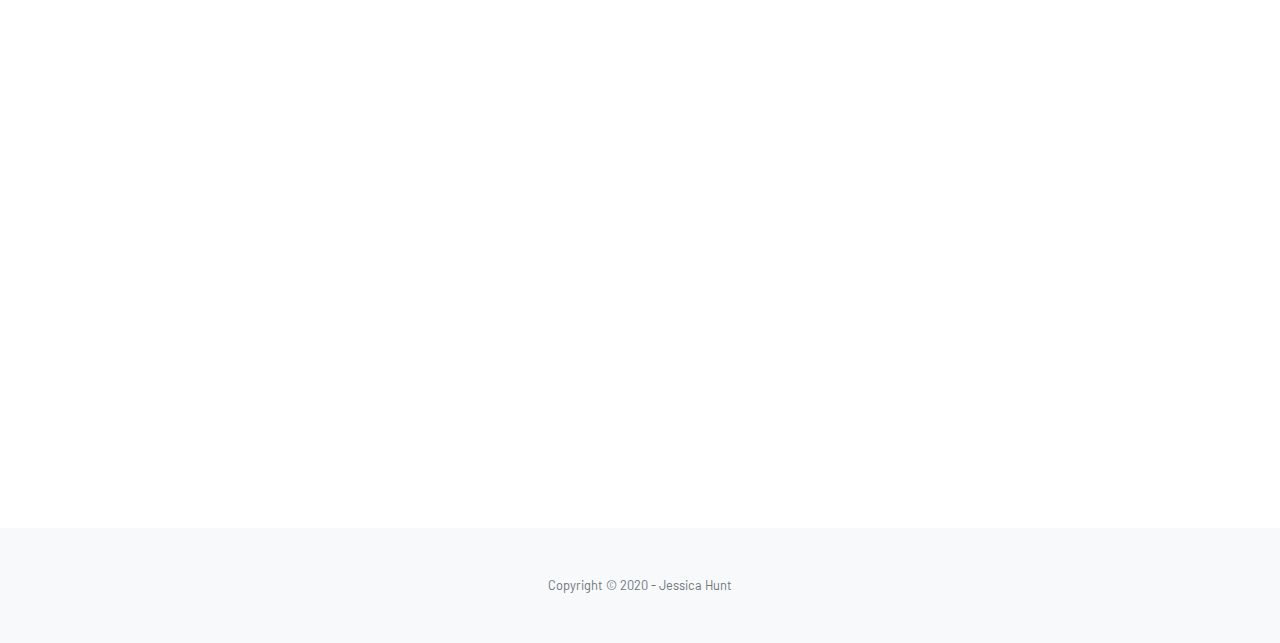
==== commit 37f5b49c: "Add project 3." ====
--- a/index.html
+++ b/index.html
@@ -68,22 +68,34 @@
       <div class="social-icons">
         <ul class="navbar-nav mr-auto justify-content-center">
           <li class="nav-item active">
-            <a class="nav-link" href="#"
+            <a
+              class="nav-link"
+              href="https://www.linkedin.com/in/jessicamarilynhunt/"
+              target="_blank"
               ><i class="fab fa-linkedin fa-2x"></i
             ></a>
           </li>
           <li class="nav-item">
-            <a class="nav-link" href="https://github.com/jessicamhunt"
+            <a
+              class="nav-link"
+              href="https://github.com/jessicamhunt"
+              target="_blank"
               ><i class="fab fa-github-square fa-2x"></i
             ></a>
           </li>
           <li class="nav-item">
-            <a class="nav-link" href="https://twitter.com/Jessica84165660"
+            <a
+              class="nav-link"
+              href="https://twitter.com/Jessica84165660"
+              target="_blank"
               ><i class="fab fa-twitter-square fa-2x"></i
             ></a>
           </li>
           <li class="nav-item">
-            <a class="nav-link" href="#"
+            <a
+              class="nav-link"
+              href="https://www.pinterest.com/jessicamarilyn7/_saved/"
+              target="_blank"
               ><i class="fab fa-pinterest-square fa-2x"></i
             ></a>
           </li>
@@ -205,7 +217,11 @@
           </div>
           <div class="col">
             <div class="card" style="width: 18rem">
-              <img src="..." class="card-img-top" alt="..." />
+              <img
+                src="img/enroutescreenshot.png"
+                class="card-img-top"
+                alt="..."
+              />
               <div class="card-body">
                 <h5 class="card-title">En Route</h5>
                 <p class="card-text">
@@ -213,13 +229,13 @@
                   the bulk of the card's content.
                 </p>
                 <a
-                  href="https://eyeth.herokuapp.com/"
+                  href="https://jessicamhunt.github.io/en-route/"
                   class="btn btn-primary"
                   target="_blank"
                   >Website</a
                 >
                 <a
-                  href="https://eyeth.herokuapp.com/"
+                  href="https://github.com/jessicamhunt/en-route"
                   class="btn btn-primary"
                   target="_blank"
                   >Github</a
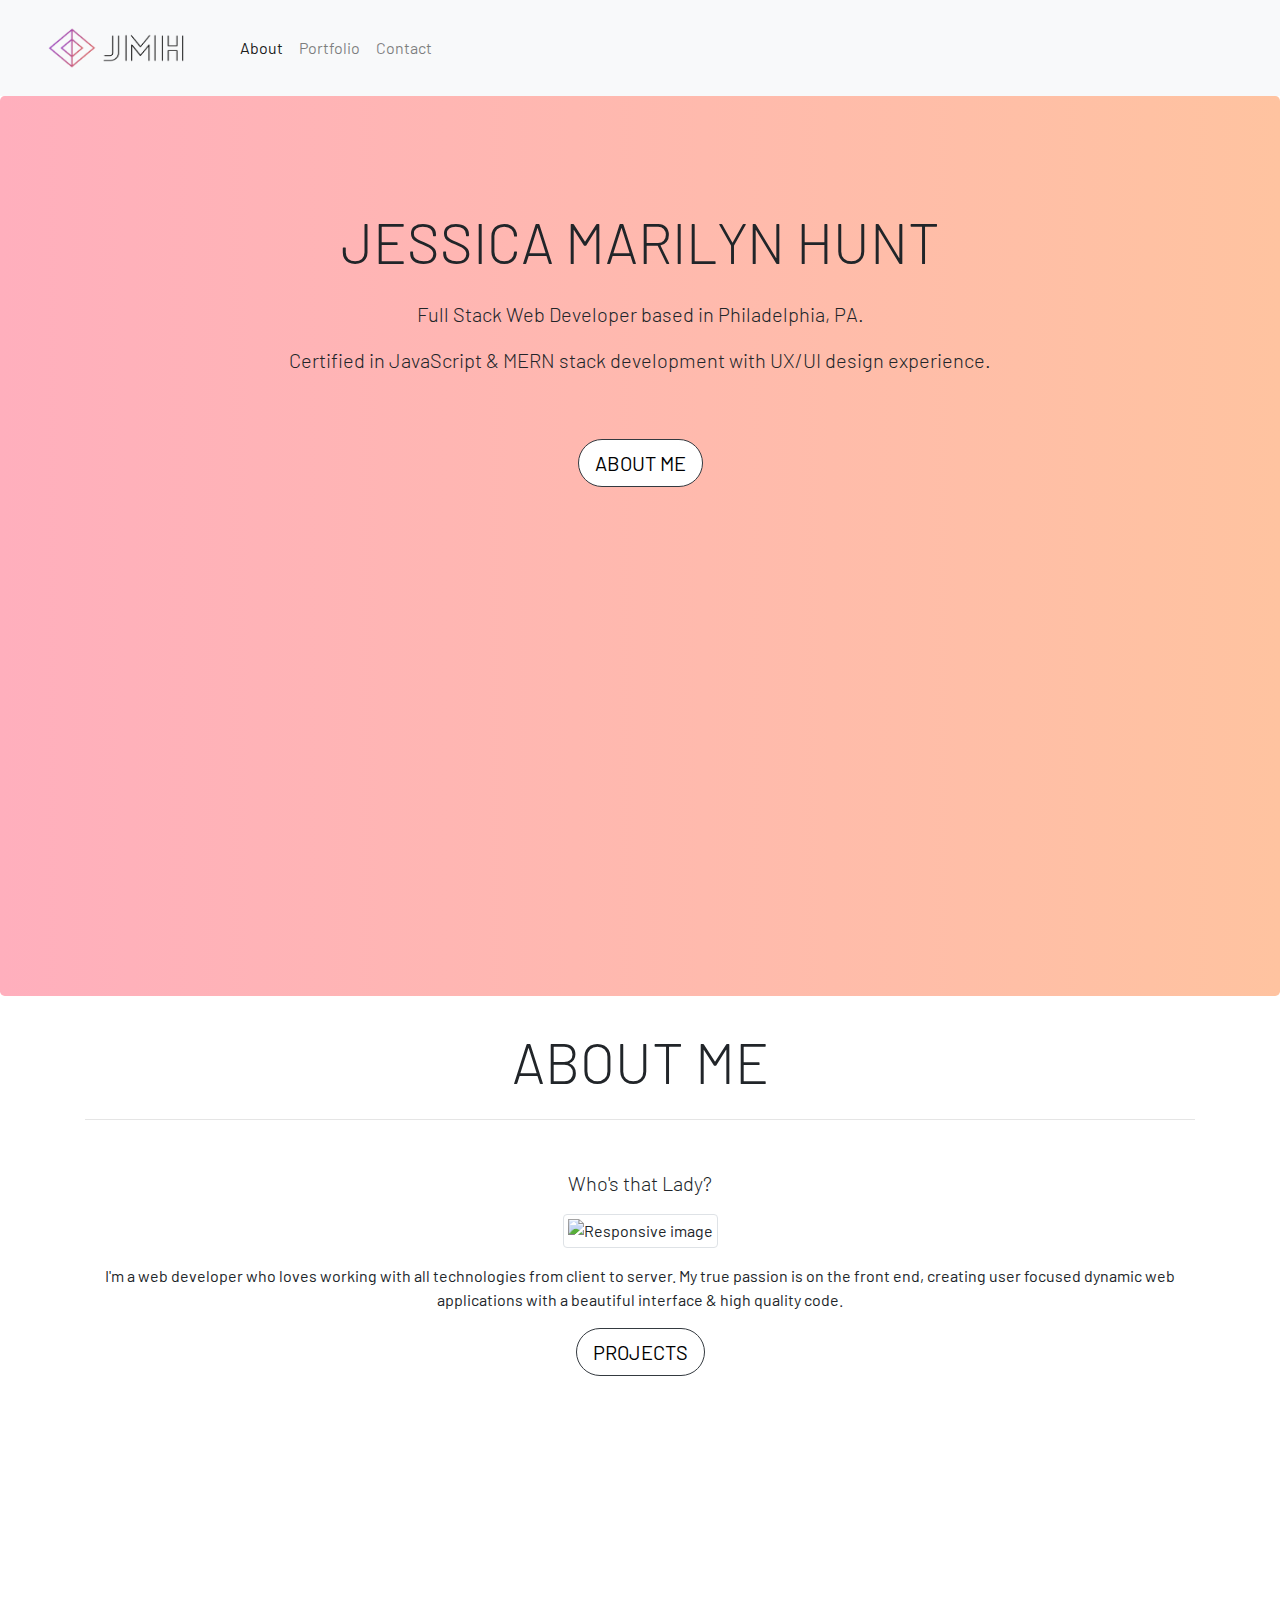
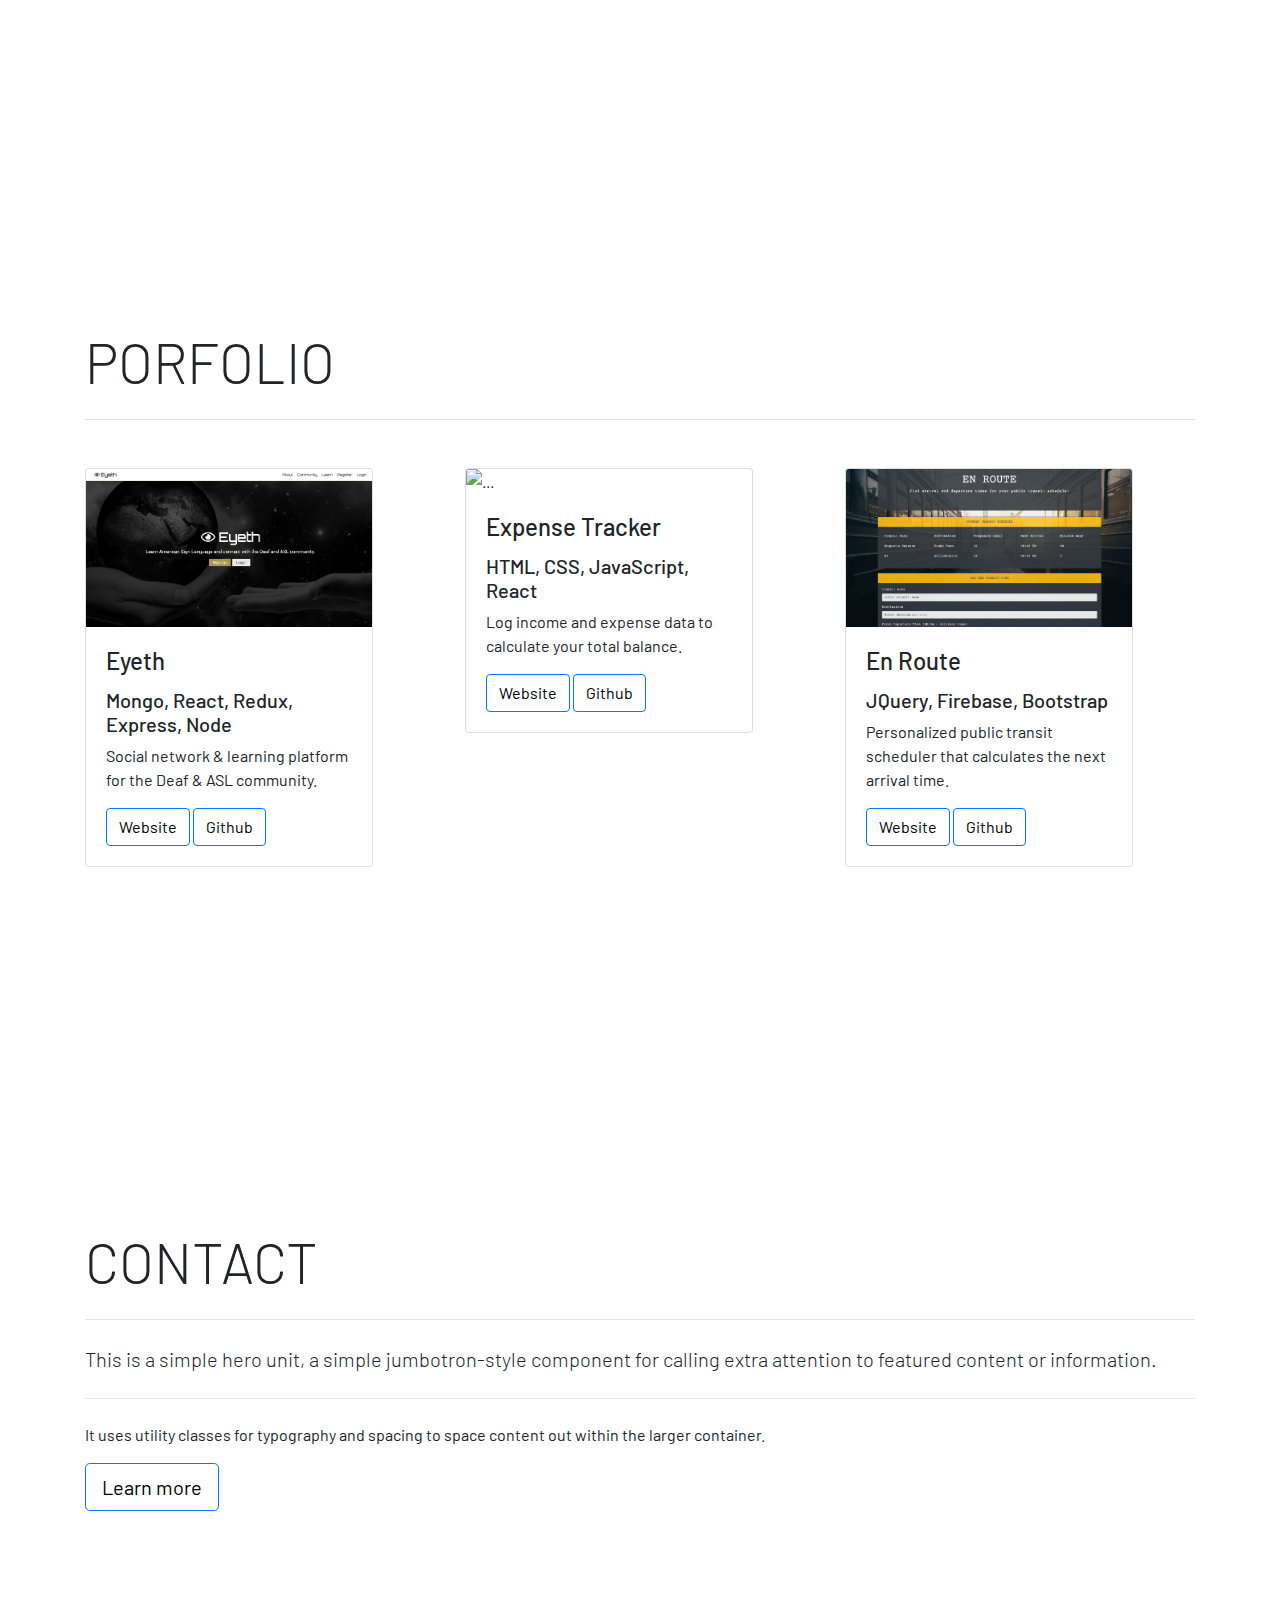
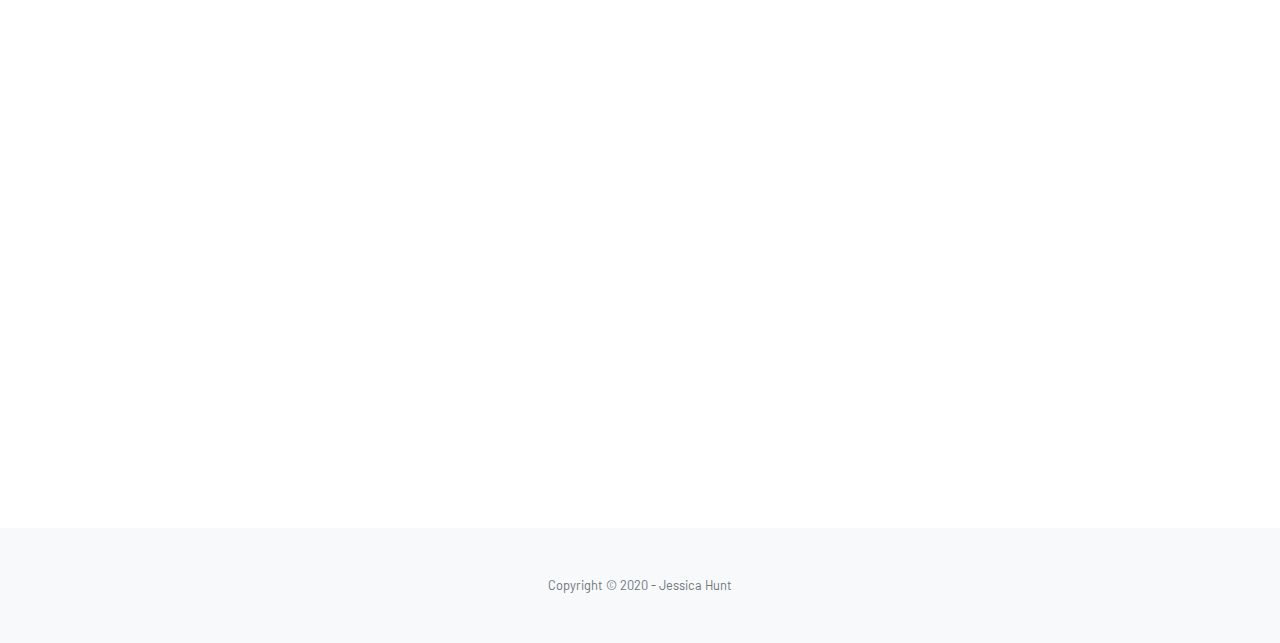
==== commit 118aeffa: "Add text and headings to projects." ====
--- a/index.html
+++ b/index.html
@@ -167,10 +167,11 @@
                 alt="..."
               />
               <div class="card-body">
-                <h5 class="card-title">Eyeth</h5>
+                <h4 class="card-title">Eyeth</h4>
+                <h5>Mongo, React, Redux, Express, Node</h5>
                 <p class="card-text">
-                  Some quick example text to build on the card title and make up
-                  the bulk of the card's content.
+                  Social network & learning platform for the Deaf & ASL
+                  community.
                 </p>
                 <a
                   href="https://eyeth.herokuapp.com/"
@@ -195,10 +196,10 @@
                 alt="..."
               />
               <div class="card-body">
-                <h5 class="card-title">Expense Tracker</h5>
+                <h4 class="card-title">Expense Tracker</h4>
+                <h5>HTML, CSS, JavaScript, React</h5>
                 <p class="card-text">
-                  Some quick example text to build on the card title and make up
-                  the bulk of the card's content.
+                  Log income and expense data to calculate your total balance.
                 </p>
                 <a
                   href="https://jessicamhunt.github.io/expense-tracker/"
@@ -223,10 +224,11 @@
                 alt="..."
               />
               <div class="card-body">
-                <h5 class="card-title">En Route</h5>
+                <h4 class="card-title">En Route</h4>
+                <h5>JQuery, Firebase, Bootstrap</h5>
                 <p class="card-text">
-                  Some quick example text to build on the card title and make up
-                  the bulk of the card's content.
+                  Personalized public transit scheduler that calculates the next
+                  arrival time.
                 </p>
                 <a
                   href="https://jessicamhunt.github.io/en-route/"
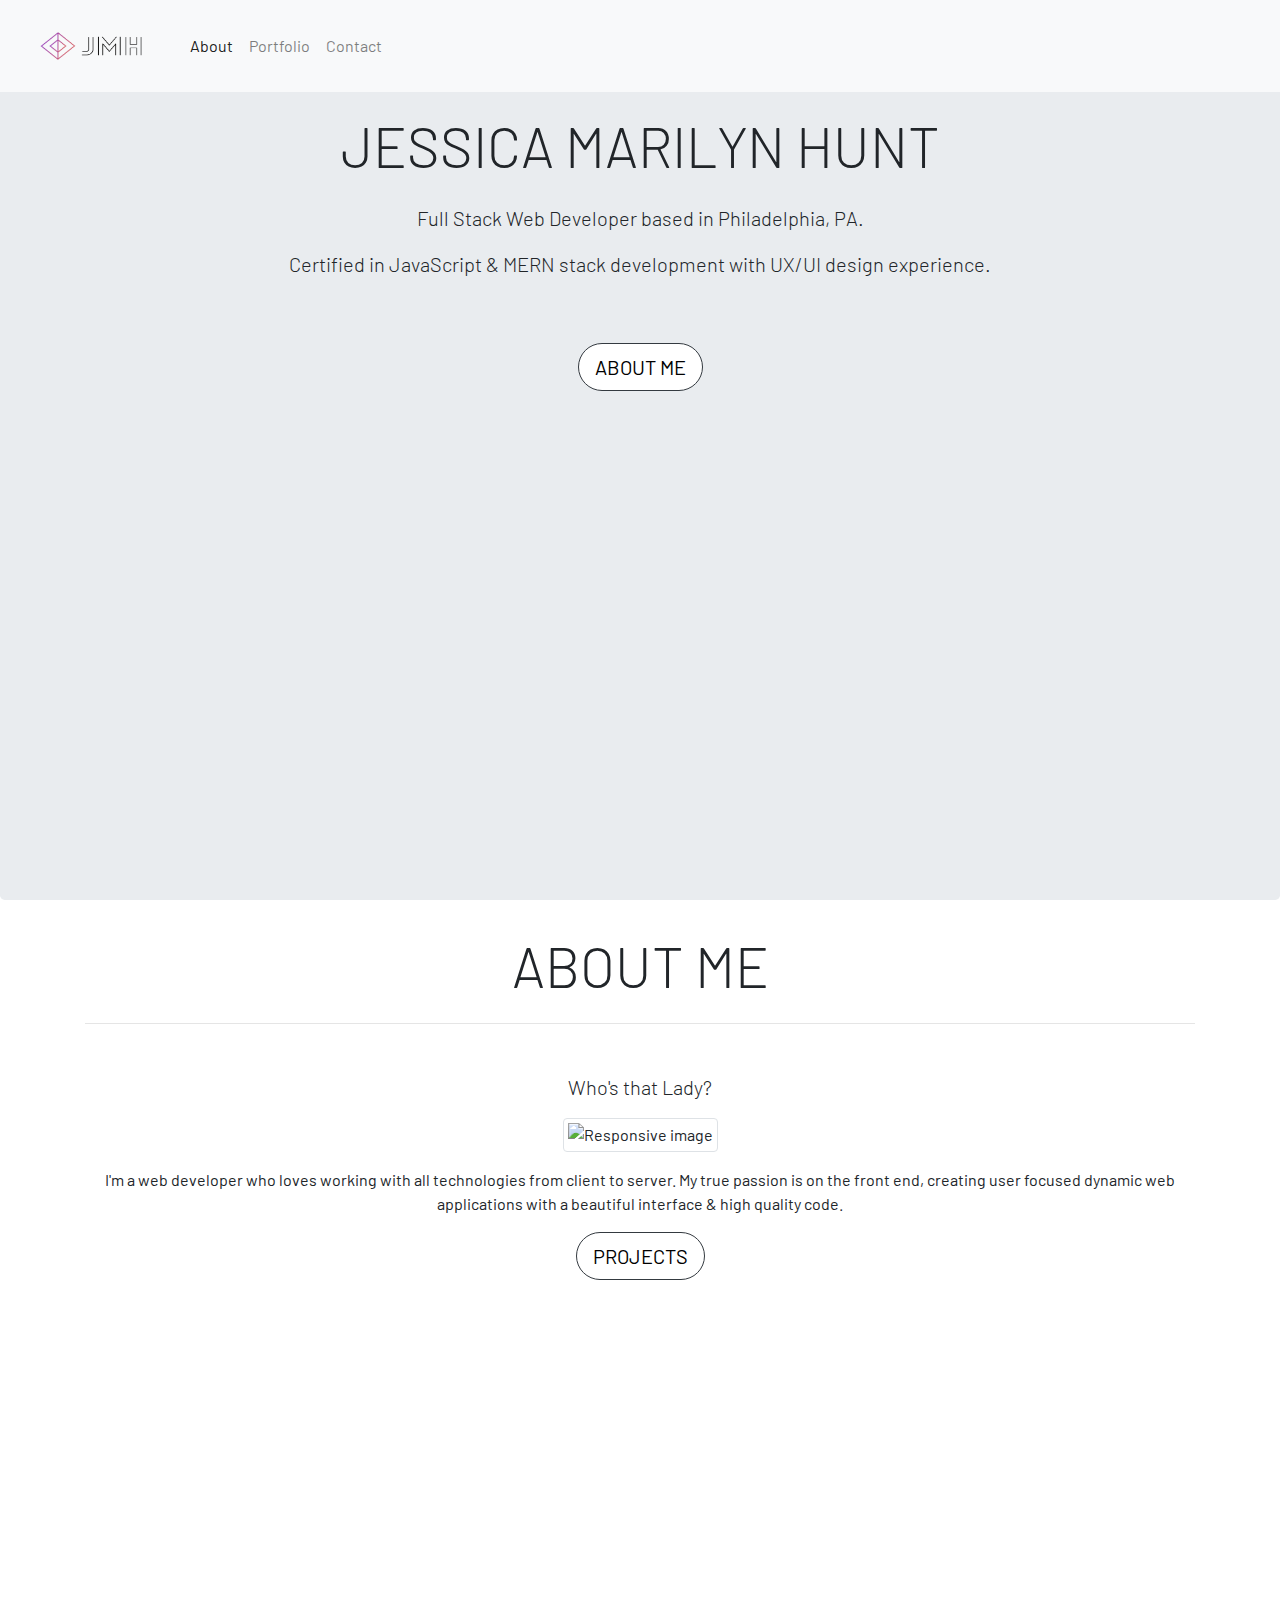
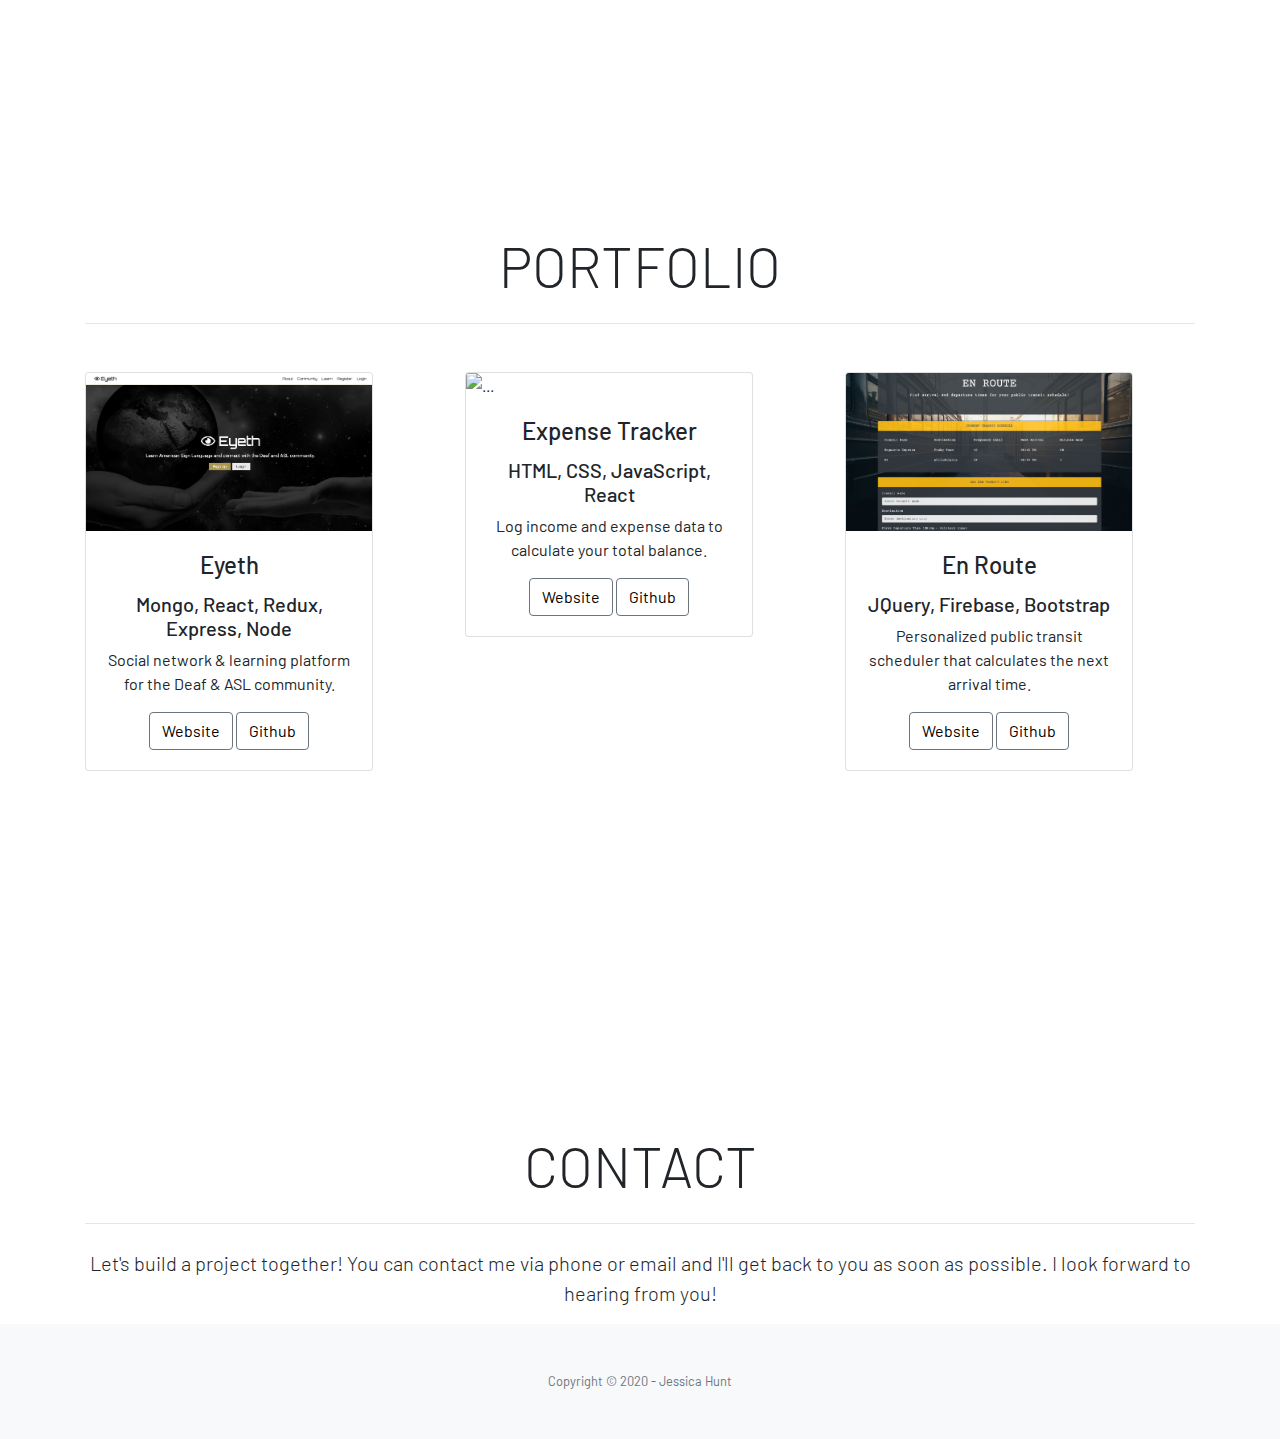
==== commit bc5e1fb1: "Add bootstrap portfolio files. Change favicon and title page." ====
--- a/index.html
+++ b/index.html
@@ -31,13 +31,16 @@
       crossorigin="anonymous"
     ></script>
 
-    <title>Jessica M. Hunt | Web Developer</title>
+    <title>Jessica Marilyn Hunt</title>
   </head>
   <body id="page-top">
     <!-- Navbar -->
-    <nav id="main-nav" class="navbar navbar-expand-lg navbar-light bg-light">
+    <nav
+      id="main-nav"
+      class="navbar navbar-expand-lg navbar-light fixed-top py-3 bg-light"
+    >
       <a class="navbar-brand" href="#page-top"
-        ><img src="logo/cover.png" width="200" height="70" alt=""
+        ><img src="logo/cover.png" width="150" height="50" alt=""
       /></a>
       <button
         class="navbar-toggler"
@@ -51,7 +54,7 @@
         <span class="navbar-toggler-icon"></span>
       </button>
       <div class="collapse navbar-collapse" id="navbarSupportedContent">
-        <ul class="navbar-nav mr-auto justify-content-center">
+        <ul class="navbar-nav justify-content-center">
           <li class="nav-item active">
             <a class="nav-link" href="#about"
               >About <span class="sr-only">(current)</span></a
@@ -65,9 +68,9 @@
           </li>
         </ul>
       </div>
-      <div class="social-icons">
-        <ul class="navbar-nav mr-auto justify-content-center">
-          <li class="nav-item active">
+      <!-- <div class="social-icons">
+        <ul class="navbar-nav justify-content-center">
+          <li class="nav-item">
             <a
               class="nav-link"
               href="https://www.linkedin.com/in/jessicamarilynhunt/"
@@ -100,7 +103,7 @@
             ></a>
           </li>
         </ul>
-      </div>
+      </div> -->
     </nav>
 
     <!-- Main Container -->
@@ -116,7 +119,7 @@
             experience.
           </p>
           <a
-            class="btn btn-primary btn-lg border border-dark rounded-pill mt-5"
+            class="btn btn-secondary btn-lg border border-dark rounded-pill mt-5"
             href="#about"
             role="button"
             >ABOUT ME</a
@@ -145,7 +148,7 @@
           quality code.
         </p>
         <a
-          class="btn btn-primary btn-lg border border-dark rounded-pill"
+          class="btn btn-secondary btn-lg border border-dark rounded-pill"
           href="#portfolio"
           role="button"
           >PROJECTS</a
@@ -156,17 +159,17 @@
     <!-- Portfolio Section -->
     <section id="portfolio">
       <div class="container vh-100">
-        <h1 class="display-4">PORFOLIO</h1>
+        <h1 class="display-4 text-center">PORTFOLIO</h1>
         <hr class="my-4" />
         <div class="row mt-5">
-          <div class="col">
+          <div class="col-md-4">
             <div class="card" style="width: 18rem">
               <img
                 src="img/eyethscreenshot.png"
                 class="card-img-top"
                 alt="..."
               />
-              <div class="card-body">
+              <div class="card-body text-center">
                 <h4 class="card-title">Eyeth</h4>
                 <h5>Mongo, React, Redux, Express, Node</h5>
                 <p class="card-text">
@@ -175,27 +178,27 @@
                 </p>
                 <a
                   href="https://eyeth.herokuapp.com/"
-                  class="btn btn-primary"
+                  class="btn btn-secondary"
                   target="_blank"
                   >Website</a
                 >
                 <a
                   href="https://github.com/jessicamhunt/eyeth"
-                  class="btn btn-primary"
+                  class="btn btn-secondary"
                   target="_blank"
                   >Github</a
                 >
               </div>
             </div>
           </div>
-          <div class="col">
+          <div class="col-md-4">
             <div class="card" style="width: 18rem">
               <img
                 src="img/exptrackerscreenshot.png"
                 class="card-img-top"
                 alt="..."
               />
-              <div class="card-body">
+              <div class="card-body text-center">
                 <h4 class="card-title">Expense Tracker</h4>
                 <h5>HTML, CSS, JavaScript, React</h5>
                 <p class="card-text">
@@ -203,27 +206,27 @@
                 </p>
                 <a
                   href="https://jessicamhunt.github.io/expense-tracker/"
-                  class="btn btn-primary"
+                  class="btn btn-secondary"
                   target="_blank"
                   >Website</a
                 >
                 <a
                   href="https://github.com/jessicamhunt/expense-tracker"
-                  class="btn btn-primary"
+                  class="btn btn-secondary"
                   target="_blank"
                   >Github</a
                 >
               </div>
             </div>
           </div>
-          <div class="col">
+          <div class="col-md-4">
             <div class="card" style="width: 18rem">
               <img
                 src="img/enroutescreenshot.png"
                 class="card-img-top"
                 alt="..."
               />
-              <div class="card-body">
+              <div class="card-body text-center">
                 <h4 class="card-title">En Route</h4>
                 <h5>JQuery, Firebase, Bootstrap</h5>
                 <p class="card-text">
@@ -232,13 +235,13 @@
                 </p>
                 <a
                   href="https://jessicamhunt.github.io/en-route/"
-                  class="btn btn-primary"
+                  class="btn btn-secondary"
                   target="_blank"
                   >Website</a
                 >
                 <a
                   href="https://github.com/jessicamhunt/en-route"
-                  class="btn btn-primary"
+                  class="btn btn-secondary"
                   target="_blank"
                   >Github</a
                 >
@@ -251,19 +254,14 @@
 
     <!-- Contact Section -->
     <section id="contact">
-      <div class="container vh-100">
+      <div class="container text-center">
         <h1 class="display-4">CONTACT</h1>
         <hr class="my-4" />
         <p class="lead">
-          This is a simple hero unit, a simple jumbotron-style component for
-          calling extra attention to featured content or information.
+          Let's build a project together! You can contact me via phone or email
+          and I'll get back to you as soon as possible. I look forward to
+          hearing from you!
         </p>
-        <hr class="my-4" />
-        <p>
-          It uses utility classes for typography and spacing to space content
-          out within the larger container.
-        </p>
-        <a class="btn btn-primary btn-lg" href="#" role="button">Learn more</a>
       </div>
     </section>
 
--- a/style.css
+++ b/style.css
@@ -2,11 +2,11 @@
   font-family: "Barlow", sans-serif;
 }
 
-div.jumbotron {
+.masthead {
   background-image: linear-gradient(to right, #ffafbd, #ffc3a0);
 }
 
-.btn-primary {
+.btn-secondary {
   color: black;
   background-color: white;
 }
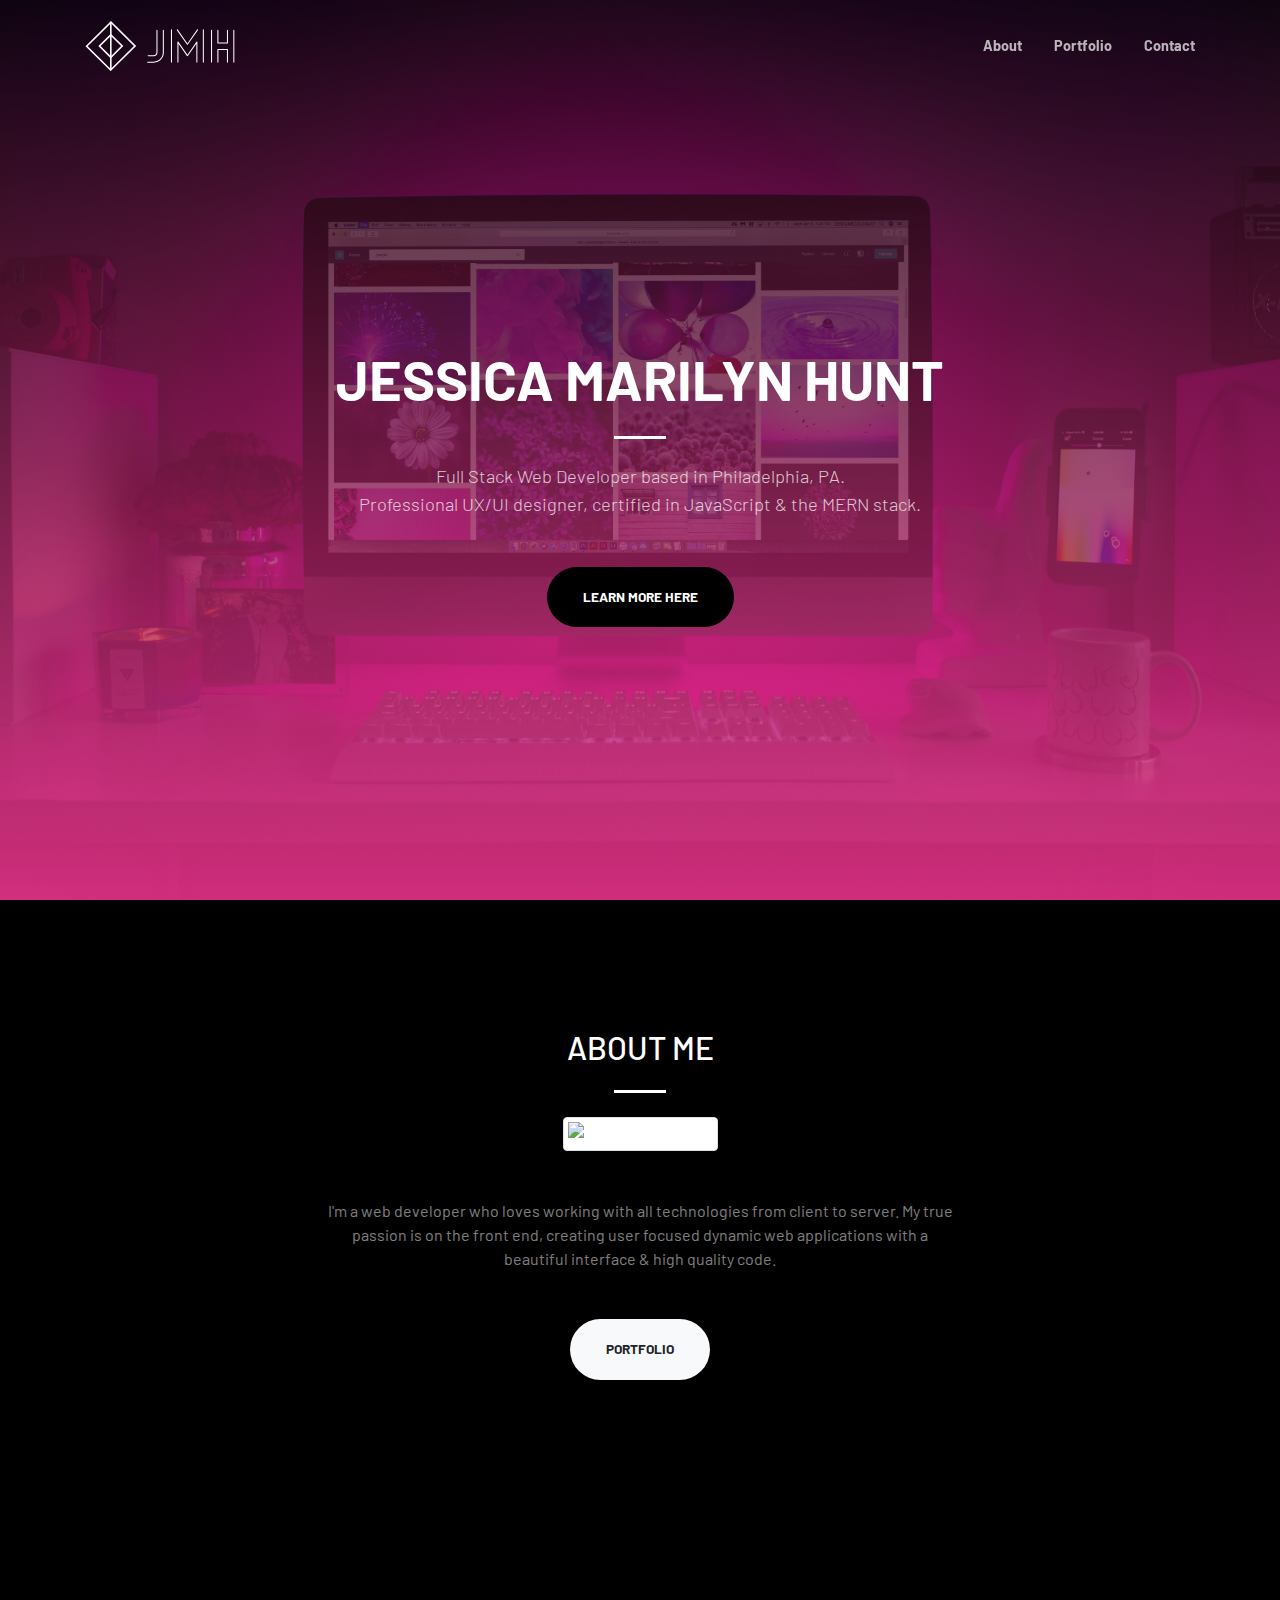
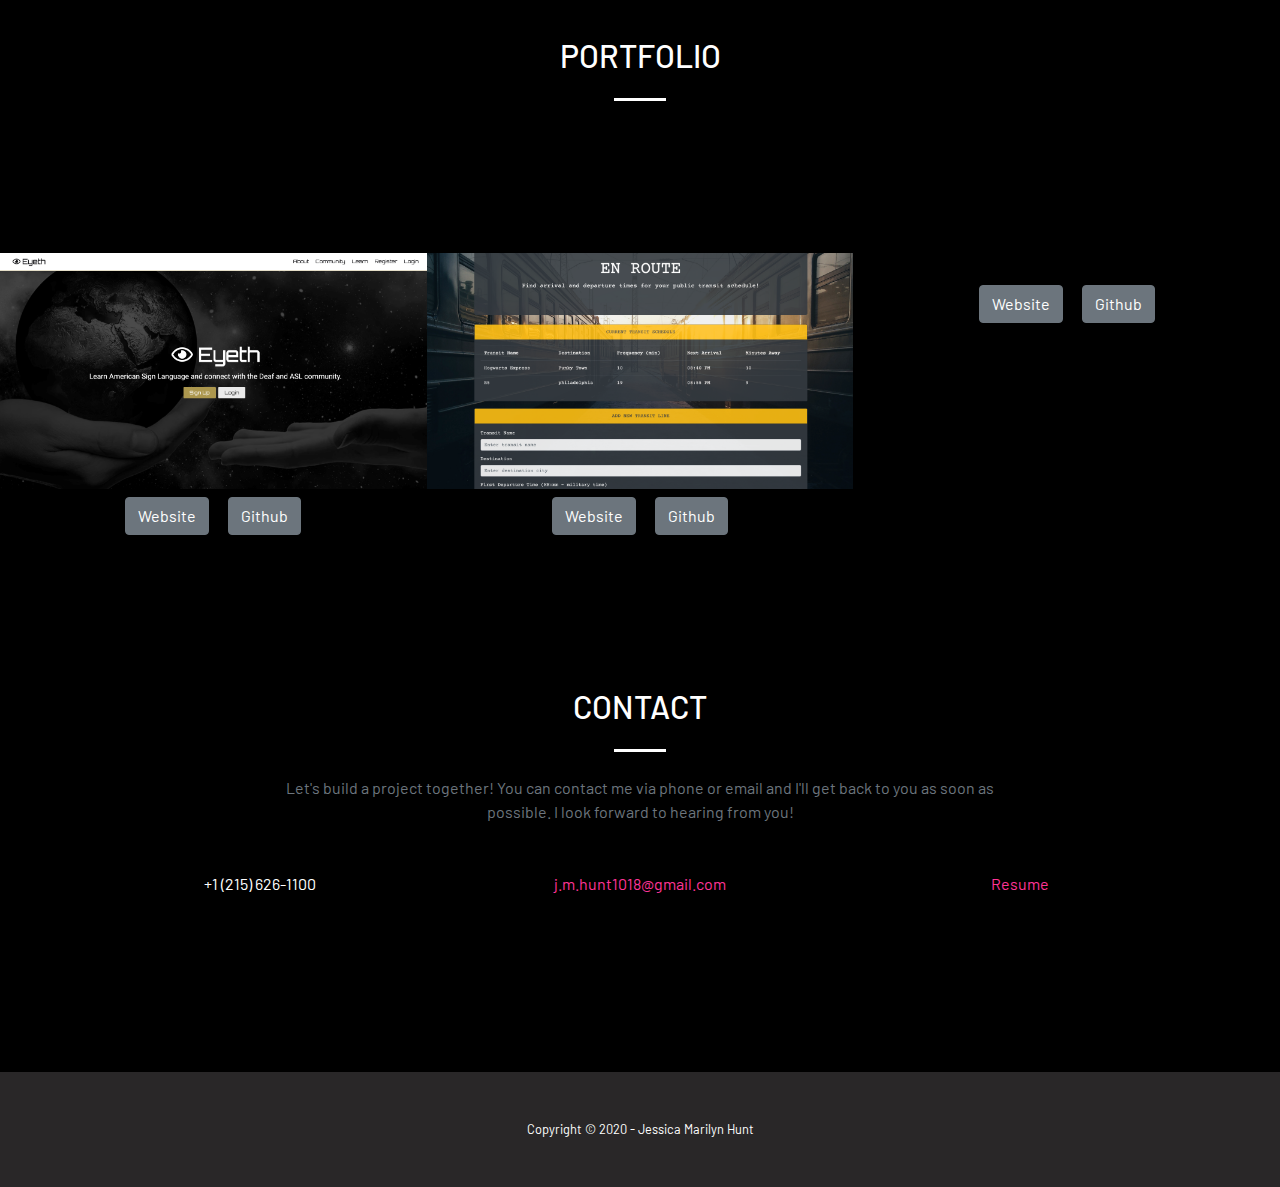
==== commit 6ebd08d5: "final touches." ====
--- a/index.html
+++ b/index.html
@@ -1,295 +1,325 @@
 <!DOCTYPE html>
 <html lang="en">
   <head>
-    <!-- Required meta tags -->
     <meta charset="utf-8" />
     <meta
       name="viewport"
       content="width=device-width, initial-scale=1, shrink-to-fit=no"
     />
-
-    <!-- Bootstrap CSS -->
+    <meta name="description" content="" />
+    <meta name="author" content="" />
+    <title>JMH | Full Stack Developer</title>
+    <!-- Favicon-->
+    <link rel="icon" type="image/x-icon" href="assets/img/favicon.ico" />
+    <!-- Font Awesome icons (free version)-->
+    <script
+      src="https://use.fontawesome.com/releases/v5.13.0/js/all.js"
+      crossorigin="anonymous"
+    ></script>
+    <!-- Google fonts-->
     <link
+      href="https://fonts.googleapis.com/css?family=Merriweather+Sans:400,700"
       rel="stylesheet"
-      href="https://stackpath.bootstrapcdn.com/bootstrap/4.5.2/css/bootstrap.min.css"
-      integrity="sha384-JcKb8q3iqJ61gNV9KGb8thSsNjpSL0n8PARn9HuZOnIxN0hoP+VmmDGMN5t9UJ0Z"
-      crossorigin="anonymous"
     />
-
-    <!-- Custom CSS -->
-    <link rel="stylesheet" type="text/css" href="style.css" />
-
     <!-- Google Fonts -->
     <link
       href="https://fonts.googleapis.com/css2?family=Barlow:wght@200&display=swap"
       rel="stylesheet"
     />
-
-    <!-- Font Awesome -->
-    <script
-      src="https://kit.fontawesome.com/372c6b522d.js"
-      crossorigin="anonymous"
-    ></script>
-
-    <title>Jessica Marilyn Hunt</title>
+    <!-- Third party plugin CSS-->
+    <link
+      href="https://cdnjs.cloudflare.com/ajax/libs/magnific-popup.js/1.1.0/magnific-popup.min.css"
+      rel="stylesheet"
+    />
+    <!-- Core theme CSS (includes Bootstrap)-->
+    <link href="css/styles.css" rel="stylesheet" />
   </head>
   <body id="page-top">
-    <!-- Navbar -->
+    <!-- Navigation-->
     <nav
-      id="main-nav"
-      class="navbar navbar-expand-lg navbar-light fixed-top py-3 bg-light"
+      class="navbar navbar-expand-lg navbar-light fixed-top py-3"
+      id="mainNav"
     >
-      <a class="navbar-brand" href="#page-top"
-        ><img src="logo/cover.png" width="150" height="50" alt=""
-      /></a>
-      <button
-        class="navbar-toggler"
-        type="button"
-        data-toggle="collapse"
-        data-target="#navbarSupportedContent"
-        aria-controls="navbarSupportedContent"
-        aria-expanded="false"
-        aria-label="Toggle navigation"
-      >
-        <span class="navbar-toggler-icon"></span>
-      </button>
-      <div class="collapse navbar-collapse" id="navbarSupportedContent">
-        <ul class="navbar-nav justify-content-center">
-          <li class="nav-item active">
-            <a class="nav-link" href="#about"
-              >About <span class="sr-only">(current)</span></a
+      <div class="container">
+        <a class="navbar-brand js-scroll-trigger" href="#page-top"
+          ><img
+            src="assets/img/default-monochrome-white.svg"
+            width="150"
+            height="50"
+            alt=""
+        /></a>
+        <button
+          class="navbar-toggler navbar-toggler-right"
+          type="button"
+          data-toggle="collapse"
+          data-target="#navbarResponsive"
+          aria-controls="navbarResponsive"
+          aria-expanded="false"
+          aria-label="Toggle navigation"
+        >
+          <span class="navbar-toggler-icon"></span>
+        </button>
+        <div class="collapse navbar-collapse" id="navbarResponsive">
+          <ul class="navbar-nav ml-auto my-2 my-lg-0">
+            <li class="nav-item">
+              <a class="nav-link js-scroll-trigger" href="#about">About</a>
+            </li>
+            <li class="nav-item">
+              <a class="nav-link js-scroll-trigger" href="#portfolio"
+                >Portfolio</a
+              >
+            </li>
+            <li class="nav-item">
+              <a class="nav-link js-scroll-trigger" href="#contact">Contact</a>
+            </li>
+          </ul>
+        </div>
+      </div>
+    </nav>
+    <!-- Masthead-->
+    <header class="masthead">
+      <div class="container h-100">
+        <div
+          class="row h-100 align-items-center justify-content-center text-center"
+        >
+          <div class="col-lg-10 align-self-end">
+            <h1 class="text-uppercase text-white font-weight-bold">
+              Jessica Marilyn Hunt
+            </h1>
+            <hr class="divider my-4" />
+          </div>
+          <div class="col-lg-8 align-self-baseline">
+            <p class="text-white-75 font-weight-light mb-5">
+              Full Stack Web Developer based in Philadelphia, PA.
+              <br />
+              Professional UX/UI designer, certified in JavaScript & the MERN
+              stack.
+            </p>
+            <a class="btn btn-primary btn-xl js-scroll-trigger" href="#about"
+              >Learn More Here</a
             >
-          </li>
-          <li class="nav-item">
-            <a class="nav-link" href="#portfolio">Portfolio</a>
-          </li>
-          <li class="nav-item">
-            <a class="nav-link" href="#contact">Contact</a>
-          </li>
-        </ul>
-      </div>
-      <!-- <div class="social-icons">
-        <ul class="navbar-nav justify-content-center">
-          <li class="nav-item">
+          </div>
+        </div>
+      </div>
+    </header>
+    <!-- About-->
+    <section class="page-section bg-primary" id="about">
+      <div class="container">
+        <div class="row justify-content-center">
+          <div class="col-lg-8 text-center">
+            <h2 class="text-white mt-0">ABOUT ME</h2>
+            <hr class="divider light my-4" />
+            <img
+              src="assets/img/jmhlaptopcrop.jpg"
+              class="img-thumbnail"
+              width="500"
+              height="400"
+              alt="Responsive image"
+            />
+            <p class="text-white-50 m-5">
+              I'm a web developer who loves working with all technologies from
+              client to server. My true passion is on the front end, creating
+              user focused dynamic web applications with a beautiful interface &
+              high quality code.
+            </p>
+            <a class="btn btn-light btn-xl js-scroll-trigger" href="#services"
+              >PORTFOLIO</a
+            >
+          </div>
+        </div>
+      </div>
+    </section>
+    <!-- Services-->
+    <section class="page-section" id="services">
+      <div class="container">
+        <h2 class="text-center mt-0">PORTFOLIO</h2>
+        <hr class="divider my-4" />
+        <div class="row">
+          <!-- <div class="col-lg-3 col-md-6 text-center">
+            <div class="mt-5">
+              <i class="fas fa-4x fa-gem text-primary mb-4"></i>
+              <h3 class="h4 mb-2">Sturdy Themes</h3>
+              <p class="text-muted mb-0">
+                Our themes are updated regularly to keep them bug free!
+              </p>
+            </div>
+          </div>
+          <div class="col-lg-3 col-md-6 text-center">
+            <div class="mt-5">
+              <i class="fas fa-4x fa-laptop-code text-primary mb-4"></i>
+              <h3 class="h4 mb-2">Up to Date</h3>
+              <p class="text-muted mb-0">
+                All dependencies are kept current to keep things fresh.
+              </p>
+            </div>
+          </div>
+          <div class="col-lg-3 col-md-6 text-center">
+            <div class="mt-5">
+              <i class="fas fa-4x fa-globe text-primary mb-4"></i>
+              <h3 class="h4 mb-2">Ready to Publish</h3>
+              <p class="text-muted mb-0">
+                You can use this design as is, or you can make changes!
+              </p>
+            </div>
+          </div>
+          <div class="col-lg-3 col-md-6 text-center">
+            <div class="mt-5">
+              <i class="fas fa-4x fa-heart text-primary mb-4"></i>
+              <h3 class="h4 mb-2">Made with Love</h3>
+              <p class="text-muted mb-0">
+                Is it really open source if it's not made with love?
+              </p>
+            </div>
+          </div> -->
+        </div>
+      </div>
+    </section>
+    <!-- Portfolio-->
+    <div id="portfolio">
+      <div class="container-fluid p-0">
+        <div class="row no-gutters">
+          <div class="col-lg-4 col-sm-6">
+            <a class="portfolio-box" href="assets/img/portfolio/fullsize/1.jpg">
+              <img
+                class="img-fluid"
+                src="assets/img/portfolio/thumbnails/1.jpg"
+                alt=""
+              />
+              <div class="portfolio-box-caption">
+                <div class="project-category text-white-50">
+                  Mongo, React, Redux, Express, Node
+                </div>
+                <div class="project-name">Eyeth</div>
+              </div>
+            </a>
+            <p class="text-center">
+              <a
+                href="https://eyeth.herokuapp.com/"
+                class="btn btn-secondary m-2"
+                target="_blank"
+                >Website</a
+              >
+              <a
+                href="https://github.com/jessicamhunt/eyeth"
+                class="btn btn-secondary m-2"
+                target="_blank"
+                >Github</a
+              >
+            </p>
+          </div>
+          <div class="col-lg-4 col-sm-6">
+            <a class="portfolio-box" href="assets/img/portfolio/fullsize/2.jpg">
+              <img
+                class="img-fluid"
+                src="assets/img/portfolio/thumbnails/2.jpg"
+                alt=""
+              />
+              <div class="portfolio-box-caption">
+                <div class="project-category text-white-50">
+                  JQuery, Firebase, Bootstrap
+                </div>
+                <div class="project-name">En Route</div>
+              </div>
+            </a>
+            <p class="text-center">
+              <a
+                href="https://jessicamhunt.github.io/en-route/"
+                class="btn btn-secondary m-2"
+                target="_blank"
+                >Website</a
+              >
+              <a
+                href="https://github.com/jessicamhunt/en-route"
+                class="btn btn-secondary m-2"
+                target="_blank"
+                >Github</a
+              >
+            </p>
+          </div>
+          <div class="col-lg-4 col-sm-6">
+            <a class="portfolio-box" href="assets/img/portfolio/fullsize/3.jpg">
+              <img
+                class="img-fluid"
+                src="assets/img/portfolio/thumbnails/3.jpg"
+                alt=""
+              />
+              <div class="portfolio-box-caption">
+                <div class="project-category text-white-50">
+                  HTML, CSS, JavaScript
+                </div>
+                <div class="project-name">Expense Tracker</div>
+              </div>
+            </a>
+            <p class="text-center">
+              <a
+                href="https://jessicamhunt.github.io/expense-tracker/"
+                class="btn btn-secondary m-2"
+                target="_blank"
+                >Website</a
+              >
+              <a
+                href="https://github.com/jessicamhunt/expense-tracker"
+                class="btn btn-secondary m-2"
+                target="_blank"
+                >Github</a
+              >
+            </p>
+          </div>
+        </div>
+      </div>
+    </div>
+    <!-- Contact-->
+    <section class="page-section" id="contact">
+      <div class="container">
+        <div class="row justify-content-center">
+          <div class="col-lg-8 text-center">
+            <h2 class="mt-0">CONTACT</h2>
+            <hr class="divider my-4" />
+            <p class="text-muted mb-5">
+              Let's build a project together! You can contact me via phone or
+              email and I'll get back to you as soon as possible. I look forward
+              to hearing from you!
+            </p>
+          </div>
+        </div>
+        <div class="row">
+          <div class="col-lg-4 ml-auto text-center mb-5 mb-lg-0">
+            <i class="fas fa-phone fa-3x mb-3 text-muted"></i>
+            <div>+1 (215) 626-1100</div>
+          </div>
+          <div class="col-lg-4 mr-auto text-center">
+            <i class="fas fa-envelope fa-3x mb-3 text-muted"></i>
+            <!-- Make sure to change the email address in BOTH the anchor text and the link target below!-->
+            <a class="d-block mb-5" href="mailto:j.m.hunt1018@gmail.com"
+              >j.m.hunt1018@gmail.com</a
+            >
+          </div>
+          <div class="col-lg-4 mr-auto text-center">
+            <i class="fas fa-scroll fa-3x mb-3 text-muted"></i>
             <a
-              class="nav-link"
-              href="https://www.linkedin.com/in/jessicamarilynhunt/"
-              target="_blank"
-              ><i class="fab fa-linkedin fa-2x"></i
-            ></a>
-          </li>
-          <li class="nav-item">
-            <a
-              class="nav-link"
-              href="https://github.com/jessicamhunt"
-              target="_blank"
-              ><i class="fab fa-github-square fa-2x"></i
-            ></a>
-          </li>
-          <li class="nav-item">
-            <a
-              class="nav-link"
-              href="https://twitter.com/Jessica84165660"
-              target="_blank"
-              ><i class="fab fa-twitter-square fa-2x"></i
-            ></a>
-          </li>
-          <li class="nav-item">
-            <a
-              class="nav-link"
-              href="https://www.pinterest.com/jessicamarilyn7/_saved/"
-              target="_blank"
-              ><i class="fab fa-pinterest-square fa-2x"></i
-            ></a>
-          </li>
-        </ul>
-      </div> -->
-    </nav>
-
-    <!-- Main Container -->
-    <main id="masthead">
-      <div class="jumbotron text-center vh-100">
-        <div class="container">
-          <h1 class="display-4 mt-5">JESSICA MARILYN HUNT</h1>
-          <p class="lead mt-4">
-            Full Stack Web Developer based in Philadelphia, PA.
-          </p>
-          <p class="lead">
-            Certified in JavaScript & MERN stack development with UX/UI design
-            experience.
-          </p>
-          <a
-            class="btn btn-secondary btn-lg border border-dark rounded-pill mt-5"
-            href="#about"
-            role="button"
-            >ABOUT ME</a
-          >
-        </div>
-      </div>
-    </main>
-
-    <!-- About Section -->
-    <section id="about">
-      <div class="container vh-100 text-center">
-        <h1 class="display-4">ABOUT ME</h1>
-        <hr class="my-4" />
-        <p class="lead mt-5">Who's that Lady?</p>
-        <img
-          src="img/jmhlaptop.jpg"
-          class="img-thumbnail"
-          width="500"
-          height="400"
-          alt="Responsive image"
-        />
-        <p class="mt-3">
-          I'm a web developer who loves working with all technologies from
-          client to server. My true passion is on the front end, creating user
-          focused dynamic web applications with a beautiful interface & high
-          quality code.
-        </p>
-        <a
-          class="btn btn-secondary btn-lg border border-dark rounded-pill"
-          href="#portfolio"
-          role="button"
-          >PROJECTS</a
-        >
+              class="d-block"
+              href="https://docs.google.com/document/d/1m5PHmXRmWM0j1FHA7M6huxCvNdczbcsVxFLQuDSIcIU/edit?usp=sharing"
+              >Resume</a
+            >
+          </div>
+        </div>
       </div>
     </section>
-
-    <!-- Portfolio Section -->
-    <section id="portfolio">
-      <div class="container vh-100">
-        <h1 class="display-4 text-center">PORTFOLIO</h1>
-        <hr class="my-4" />
-        <div class="row mt-5">
-          <div class="col-md-4">
-            <div class="card" style="width: 18rem">
-              <img
-                src="img/eyethscreenshot.png"
-                class="card-img-top"
-                alt="..."
-              />
-              <div class="card-body text-center">
-                <h4 class="card-title">Eyeth</h4>
-                <h5>Mongo, React, Redux, Express, Node</h5>
-                <p class="card-text">
-                  Social network & learning platform for the Deaf & ASL
-                  community.
-                </p>
-                <a
-                  href="https://eyeth.herokuapp.com/"
-                  class="btn btn-secondary"
-                  target="_blank"
-                  >Website</a
-                >
-                <a
-                  href="https://github.com/jessicamhunt/eyeth"
-                  class="btn btn-secondary"
-                  target="_blank"
-                  >Github</a
-                >
-              </div>
-            </div>
-          </div>
-          <div class="col-md-4">
-            <div class="card" style="width: 18rem">
-              <img
-                src="img/exptrackerscreenshot.png"
-                class="card-img-top"
-                alt="..."
-              />
-              <div class="card-body text-center">
-                <h4 class="card-title">Expense Tracker</h4>
-                <h5>HTML, CSS, JavaScript, React</h5>
-                <p class="card-text">
-                  Log income and expense data to calculate your total balance.
-                </p>
-                <a
-                  href="https://jessicamhunt.github.io/expense-tracker/"
-                  class="btn btn-secondary"
-                  target="_blank"
-                  >Website</a
-                >
-                <a
-                  href="https://github.com/jessicamhunt/expense-tracker"
-                  class="btn btn-secondary"
-                  target="_blank"
-                  >Github</a
-                >
-              </div>
-            </div>
-          </div>
-          <div class="col-md-4">
-            <div class="card" style="width: 18rem">
-              <img
-                src="img/enroutescreenshot.png"
-                class="card-img-top"
-                alt="..."
-              />
-              <div class="card-body text-center">
-                <h4 class="card-title">En Route</h4>
-                <h5>JQuery, Firebase, Bootstrap</h5>
-                <p class="card-text">
-                  Personalized public transit scheduler that calculates the next
-                  arrival time.
-                </p>
-                <a
-                  href="https://jessicamhunt.github.io/en-route/"
-                  class="btn btn-secondary"
-                  target="_blank"
-                  >Website</a
-                >
-                <a
-                  href="https://github.com/jessicamhunt/en-route"
-                  class="btn btn-secondary"
-                  target="_blank"
-                  >Github</a
-                >
-              </div>
-            </div>
-          </div>
-        </div>
-      </div>
-    </section>
-
-    <!-- Contact Section -->
-    <section id="contact">
-      <div class="container text-center">
-        <h1 class="display-4">CONTACT</h1>
-        <hr class="my-4" />
-        <p class="lead">
-          Let's build a project together! You can contact me via phone or email
-          and I'll get back to you as soon as possible. I look forward to
-          hearing from you!
-        </p>
-      </div>
-    </section>
-
-    <!-- Footer -->
+    <!-- Footer-->
     <footer class="bg-light py-5">
       <div class="container">
-        <div class="small text-center text-muted">
-          Copyright &copy; 2020 - Jessica Hunt
+        <div class="small text-center text-white">
+          Copyright © 2020 - Jessica Marilyn Hunt
         </div>
       </div>
     </footer>
-
-    <!-- Optional JavaScript -->
-    <!-- jQuery first, then Popper.js, then Bootstrap JS -->
-    <script
-      src="https://code.jquery.com/jquery-3.5.1.slim.min.js"
-      integrity="sha384-DfXdz2htPH0lsSSs5nCTpuj/zy4C+OGpamoFVy38MVBnE+IbbVYUew+OrCXaRkfj"
-      crossorigin="anonymous"
-    ></script>
-    <script
-      src="https://cdn.jsdelivr.net/npm/popper.js@1.16.1/dist/umd/popper.min.js"
-      integrity="sha384-9/reFTGAW83EW2RDu2S0VKaIzap3H66lZH81PoYlFhbGU+6BZp6G7niu735Sk7lN"
-      crossorigin="anonymous"
-    ></script>
-    <script
-      src="https://stackpath.bootstrapcdn.com/bootstrap/4.5.2/js/bootstrap.min.js"
-      integrity="sha384-B4gt1jrGC7Jh4AgTPSdUtOBvfO8shuf57BaghqFfPlYxofvL8/KUEfYiJOMMV+rV"
-      crossorigin="anonymous"
-    ></script>
+    <!-- Bootstrap core JS-->
+    <script src="https://cdnjs.cloudflare.com/ajax/libs/jquery/3.5.1/jquery.min.js"></script>
+    <script src="https://stackpath.bootstrapcdn.com/bootstrap/4.5.0/js/bootstrap.bundle.min.js"></script>
+    <!-- Third party plugin JS-->
+    <script src="https://cdnjs.cloudflare.com/ajax/libs/jquery-easing/1.4.1/jquery.easing.min.js"></script>
+    <script src="https://cdnjs.cloudflare.com/ajax/libs/magnific-popup.js/1.1.0/jquery.magnific-popup.min.js"></script>
+    <!-- Core theme JS-->
+    <script src="js/scripts.js"></script>
   </body>
 </html>
